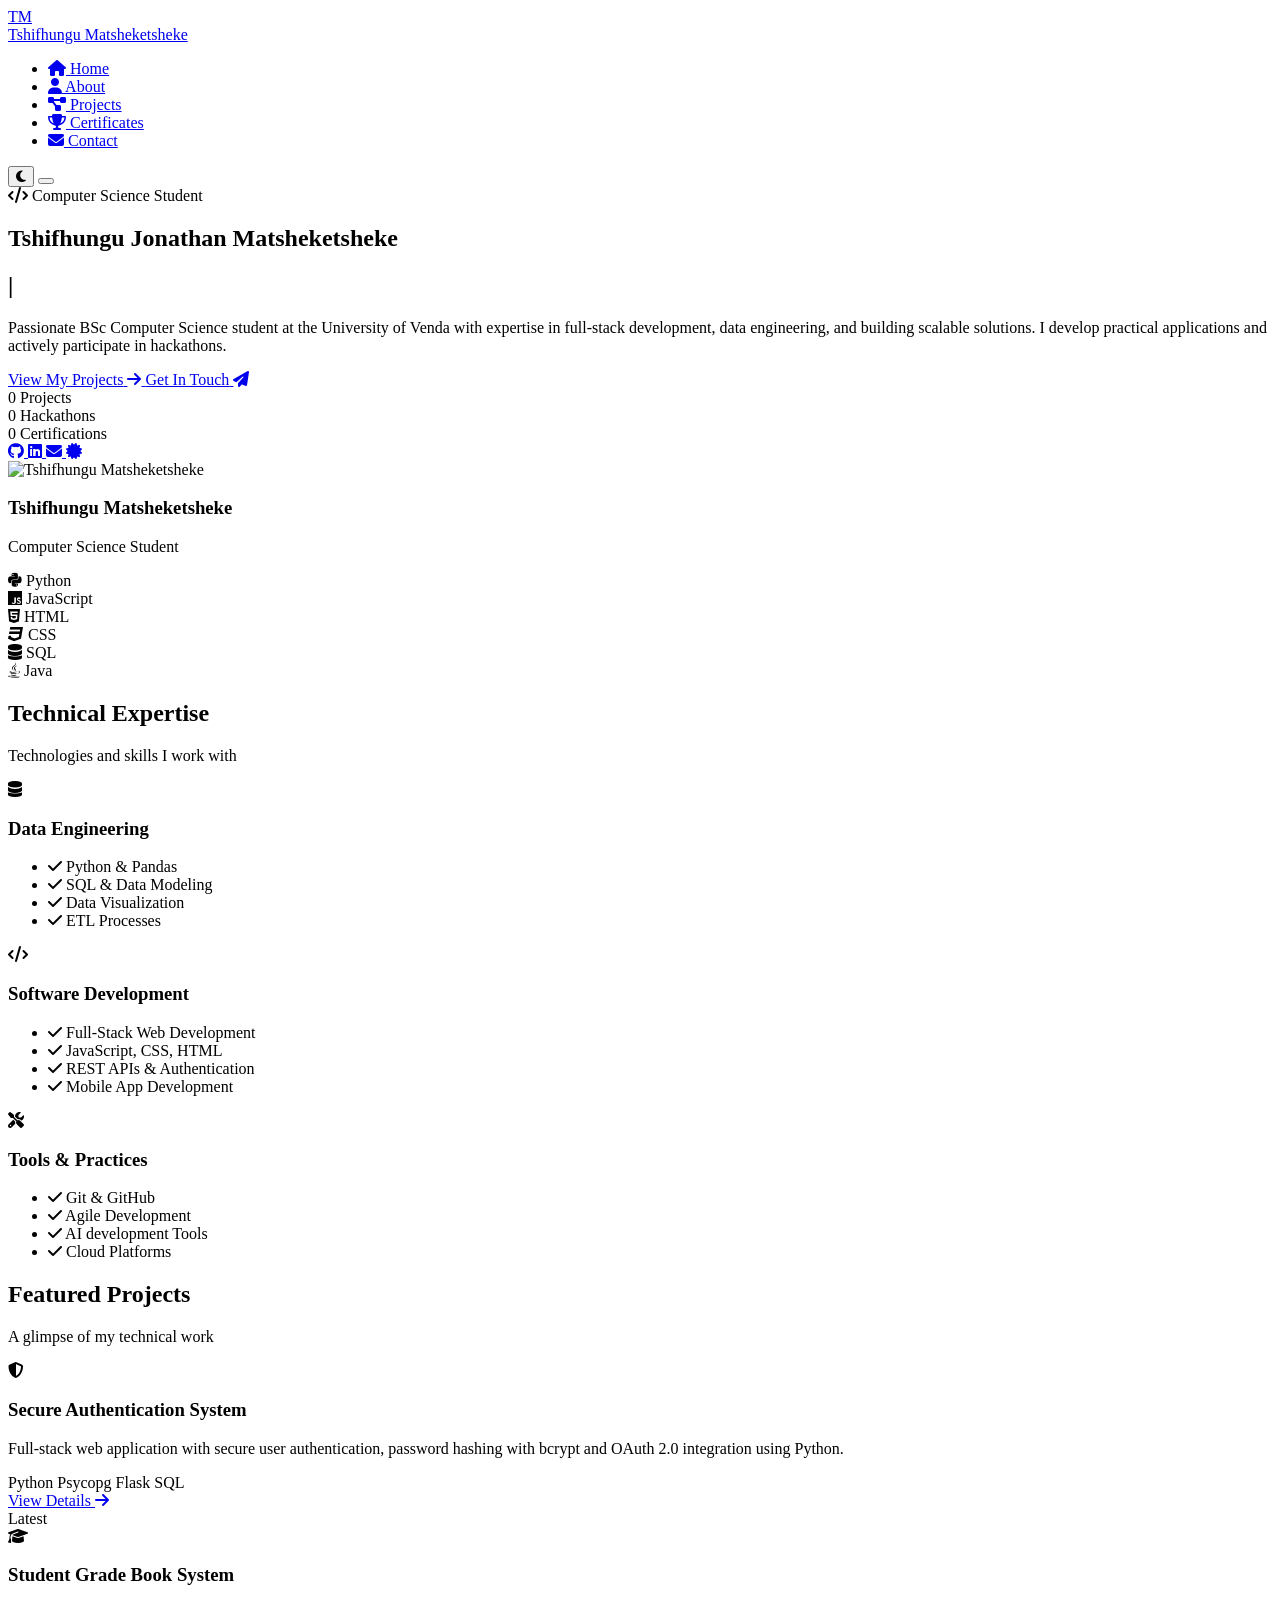
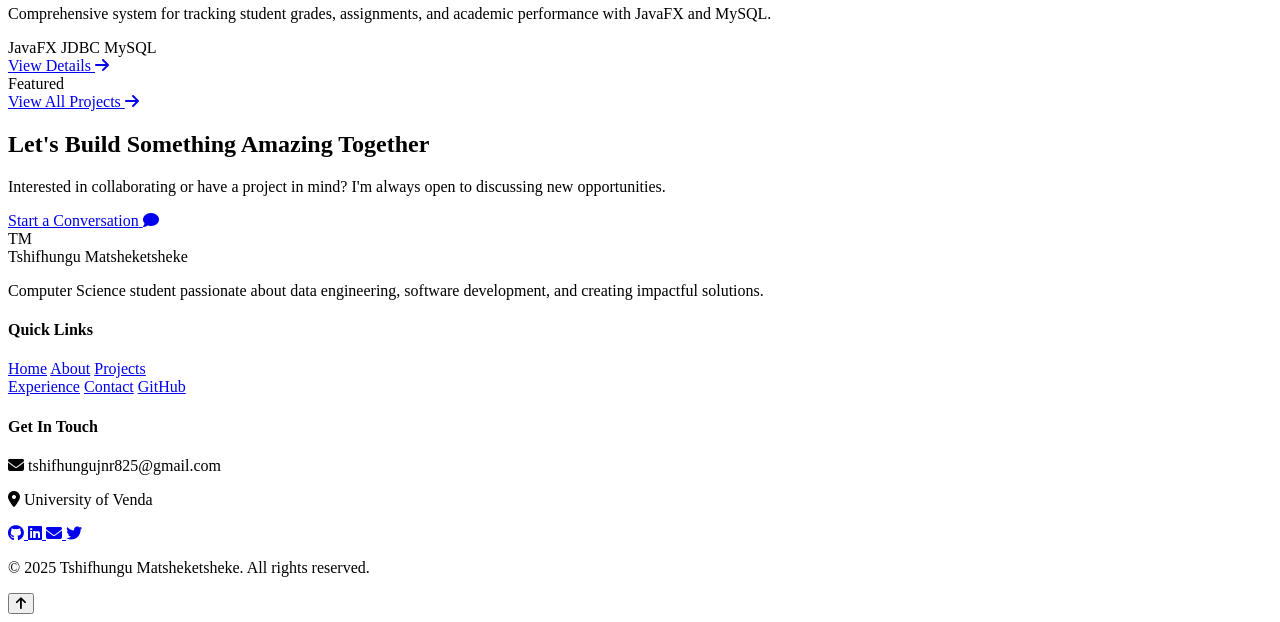
==== index.html @ 0cf4e699 "personal update project and certificate page" ====
<!DOCTYPE html>
<html lang="en">
<head>
  <meta charset="UTF-8" />
  <meta name="viewport" content="width=device-width, initial-scale=1.0" />
  <meta name="description" content="Tshifhungu Matsheketsheke - Computer Science Student at University of Venda, Data Engineer & Aspiring Software Engineer">
  <title>Tshifhungu Matsheketsheke | Computer Science Portfolio</title>
  <link rel="stylesheet" href="css/style.css">
  <link rel="preconnect" href="https://fonts.googleapis.com">
  <link rel="preconnect" href="https://fonts.gstatic.com" crossorigin>
  <link href="https://fonts.googleapis.com/css2?family=Inter:wght@300;400;500;600;700;800&family=Space+Grotesk:wght@300;400;500;600;700&display=swap" rel="stylesheet">
  <link rel="stylesheet" href="https://cdnjs.cloudflare.com/ajax/libs/font-awesome/6.4.0/css/all.min.css">
  <link rel="stylesheet" href="https://cdn.jsdelivr.net/npm/bootstrap-icons@1.11.0/font/bootstrap-icons.css">

  <!-- Google tag (gtag.js) -->
<script async src="https://www.googletagmanager.com/gtag/js?id=G-VTYVY48TLY"></script>
<script>
  window.dataLayer = window.dataLayer || [];
  function gtag(){dataLayer.push(arguments);}
  gtag('js', new Date());

  gtag('config', 'G-VTYVY48TLY');
</script>
</head>

<body>
  <!-- Navigation -->
  <!-- Navigation -->
<nav class="navbar">
  <div class="container nav-container">
    <a href="index.html" class="logo">
      <div class="logo-text">TM</div>
      <div class="logo-name full">Tshifhungu Matsheketsheke</div>
      
    </a>
    <ul class="nav-menu">
      <li><a href="index.html" class="nav-link"><i class="fas fa-home"></i> Home</a></li>
      <li><a href="about.html" class="nav-link"><i class="fas fa-user"></i> About</a></li>
      <li><a href="projects.html" class="nav-link"><i class="fas fa-project-diagram"></i> Projects</a></li>
      <li><a href="experience.html" class="nav-link"><i class="fas fa-trophy"></i> Certificates</a></li>
      <li><a href="contact.html" class="nav-link"><i class="fas fa-envelope"></i> Contact</a></li>
    </ul>
    <div class="nav-actions">
      <button class="theme-toggle" id="themeToggle">
        <i class="fas fa-moon"></i>
      </button>
      <button class="hamburger" id="hamburger">
        <span></span>
        <span></span>
        <span></span>
      </button>
    </div>
  </div>
</nav>

  <!-- Hero Section -->
  <section class="hero-section">
    <div class="container">
      <div class="hero-content">
        <div class="hero-text">
          <div class="hero-badge">
            <span><i class="fas fa-code"></i> Computer Science Student</span>
          </div>
          <h1 class="hero-title">Tshifhungu <span class="highlight">Jonathan</span> Matsheketsheke</h1>
          <h2 class="hero-tagline">
            <span class="typewriter-text" id="typewriter"></span>
            <span class="cursor">|</span>
          </h2>
          <p class="hero-description">
            Passionate BSc Computer Science student at the <span class="highlight">University of Venda</span> with expertise in full-stack development, data engineering, and building scalable solutions. I develop practical applications and actively participate in hackathons.
          </p>
          <div class="hero-buttons">
            <a href="projects.html" class="btn btn-primary">
              <span>View My Projects</span>
              <i class="fas fa-arrow-right"></i>
            </a>
            <a href="contact.html" class="btn btn-secondary">
              <span>Get In Touch</span>
              <i class="fas fa-paper-plane"></i>
            </a>
          </div>
          <div class="hero-stats">
            <div class="stat">
              <span class="stat-number" data-count="10">0</span>
              <span class="stat-label">Projects</span>
            </div>
            <div class="stat">
              <span class="stat-number" data-count="3">0</span>
              <span class="stat-label">Hackathons</span>
            </div>
            <div class="stat">
              <span class="stat-number" data-count="5">0</span>
              <span class="stat-label">Certifications</span>
            </div>
          </div>
          <div class="hero-links">
            <a href="https://github.com/TshifhunguCodes" target="_blank" class="social-link">
              <i class="fab fa-github"></i>
            </a>
            <a href="https://www.linkedin.com/in/tshifhungu-jonathan-matsheketsheke-859a32316/" target="_blank" class="social-link">
              <i class="fab fa-linkedin"></i>
            </a>
            <a href="mailto:tshifhungujnr825@gmai.com" class="social-link">
              <i class="fas fa-envelope"></i>
            </a>
            <a href="experience.html" class="social-link">
              <i class="fas fa-certificate"></i>
            </a>
          </div>
        </div>
        <div class="hero-image">
          <div class="profile-image-container">
            <div class="profile-image-wrapper">
              <div class="profile-image">
                <!-- Add your profile image here -->
                <img src="images/half.jpeg" alt="Tshifhungu Matsheketsheke">
                <div class="profile-placeholder">
                  <!--<i class="fas fa-user"></i> -->
                </div>
                <div class="profile-overlay">
                  <div class="profile-overlay-content">
                    <h3>Tshifhungu Matsheketsheke</h3>
                    <p>Computer Science Student</p>
                  </div>
                </div>
              </div>
              <div class="profile-decorations">
                <div class="decoration-circle circle-1"></div>
                <div class="decoration-circle circle-2"></div>
                <div class="decoration-circle circle-3"></div>
              </div>
            </div>
            <div class="profile-tech-stack">
              <div class="tech-item">
                <i class="fab fa-python"></i>
                <span>Python</span>
              </div>
              <div class="tech-item">
                <i class="fab fa-js"></i>
                <span>JavaScript</span>
              </div>
              <div class="tech-item">
                <i class="fab fa-html5" ></i>
                <span>HTML</span>
              </div>
              <div class="tech-item">
                <i class="fab fa-css3"></i>
                <span>CSS</span>
              </div>
              <div class="tech-item">
                <i class="fas fa-database"></i>
                <span>SQL</span>
              </div>
              <div class="tech-item">
                <i class="fab fa-java"></i>
                <span>Java</span>
              </div>
            </div>
          </div>
        </div>
      </div>
    </div>
  </section>

  <!-- Skills Preview Section -->
  <section class="section">
    <div class="container">
      <div class="section-header">
        <h2 class="section-title">Technical Expertise</h2>
        <p class="section-subtitle">Technologies and skills I work with</p>
      </div>
      
      <div class="skills-preview">
        <div class="skill-category">
          <div class="skill-icon">
            <i class="fas fa-database"></i>
          </div>
          <h3>Data Engineering</h3>
          <ul class="skill-list">
            <li><i class="fas fa-check"></i> Python & Pandas</li>
            <li><i class="fas fa-check"></i> SQL & Data Modeling</li>
            <li><i class="fas fa-check"></i> Data Visualization</li>
            <li><i class="fas fa-check"></i> ETL Processes</li>
          </ul>
        </div>
        
        <div class="skill-category">
          <div class="skill-icon">
            <i class="fas fa-code"></i>
          </div>
          <h3>Software Development</h3>
          <ul class="skill-list">
            <li><i class="fas fa-check"></i> Full-Stack Web Development</li>
            <li><i class="fas fa-check"></i> JavaScript, CSS, HTML</li>
            <li><i class="fas fa-check"></i> REST APIs & Authentication</li>
            <li><i class="fas fa-check"></i> Mobile App Development</li>
          </ul>
        </div>
        
        <div class="skill-category">
          <div class="skill-icon">
            <i class="fas fa-tools"></i>
          </div>
          <h3>Tools & Practices</h3>
          <ul class="skill-list">
            <li><i class="fas fa-check"></i> Git & GitHub</li>
            <li><i class="fas fa-check"></i> Agile Development</li>
            <li><i class="fas fa-check"></i> AI development Tools</li>
            <li><i class="fas fa-check"></i> Cloud Platforms</li>
          </ul>
        </div>
      </div>
    </div>
  </section>

  <!-- Featured Projects Preview -->
  <section class="section featured-projects">
    <div class="container">
      <div class="section-header">
        <h2 class="section-title">Featured Projects</h2>
        <p class="section-subtitle">A glimpse of my technical work</p>
      </div>
      
      <div class="projects-preview">
        <div class="project-card">
          <div class="project-image">
            <i class="fas fa-shield-alt"></i>
          </div>
          <div class="project-content">
            <h3 class="project-title">Secure Authentication System</h3>
            <p class="project-description">Full-stack web application with secure user authentication, password hashing with bcrypt and OAuth 2.0 integration using Python.</p>
            <div class="project-tech">
              <span>Python</span>
              <span>Psycopg</span>
              <span>Flask</span>
              <span>SQL</span>
            </div>
            <div class="project-links">
              <a href="projects.html" class="project-link">
                View Details <i class="fas fa-arrow-right"></i>
              </a>
            </div>
          </div>
          <div class="project-badge">
            <span>Latest</span>
          </div>
        </div>
        
        <div class="project-card">
          <div class="project-image">
            <i class="fas fa-graduation-cap"></i>
          </div>
          <div class="project-content">
            <h3 class="project-title">Student Grade Book System</h3>
            <p class="project-description">Comprehensive system for tracking student grades, assignments, and academic performance with JavaFX and MySQL.</p>
            <div class="project-tech">
              <span>JavaFX</span>
              <span>JDBC</span>
              <span>MySQL</span>
            </div>
            <div class="project-links">
              <a href="projects.html" class="project-link">
                View Details <i class="fas fa-arrow-right"></i>
              </a>
            </div>
          </div>
          <div class="project-badge">
            <span>Featured</span>
          </div>
        </div>
      </div>
      
      <div class="text-center">
        <a href="projects.html" class="btn btn-outline">
          View All Projects <i class="fas fa-arrow-right"></i>
        </a>
      </div>
    </div>
  </section>

  <!-- CTA Section -->
  <section class="section cta-section">
    <div class="container">
      <div class="cta-content">
        <h2>Let's Build Something Amazing Together</h2>
        <p>Interested in collaborating or have a project in mind? I'm always open to discussing new opportunities.</p>
        <a href="contact.html" class="btn btn-primary">
          <span>Start a Conversation</span>
          <i class="fas fa-comment"></i>
        </a>
      </div>
    </div>
  </section>

  <!-- Footer -->
  <footer class="footer">
    <div class="container footer-content">
      <div class="footer-main">
        <div class="footer-info">
          <div class="footer-logo">
            <div class="logo-text">TM</div>
            <div class="logo-name">Tshifhungu Matsheketsheke</div>
          </div>
          <p class="footer-description">
            Computer Science student passionate about data engineering, software development, and creating impactful solutions.
          </p>
        </div>
        
        <div class="footer-links">
          <h4>Quick Links</h4>
          <div class="link-columns">
            <div class="link-column">
              <a href="index.html" class="footer-link">Home</a>
              <a href="about.html" class="footer-link">About</a>
              <a href="projects.html" class="footer-link">Projects</a>
            </div>
            <div class="link-column">
              <a href="experience.html" class="footer-link">Experience</a>
              <a href="contact.html" class="footer-link">Contact</a>
              <a href="https://github.com" target="_blank" class="footer-link">GitHub</a>
            </div>
          </div>
        </div>
        
        <div class="footer-contact">
          <h4>Get In Touch</h4>
          <div class="contact-info">
            <p><i class="fas fa-envelope"></i> tshifhungujnr825@gmail.com</p>
            <p><i class="fas fa-map-marker-alt"></i> University of Venda</p>
          </div>
        </div>
      </div>
      
      <div class="footer-bottom">
        <div class="footer-social">
          <a href="https://github.com" target="_blank" class="social-icon">
            <i class="fab fa-github"></i>
          </a>
          <a href="https://linkedin.com" target="_blank" class="social-icon">
            <i class="fab fa-linkedin"></i>
          </a>
          <a href="mailto:tshifhungujnr825@gmai.com" class="social-icon">
            <i class="fas fa-envelope"></i>
          </a>
          <a href="#" class="social-icon">
            <i class="fab fa-twitter"></i>
          </a>
        </div>
        <p class="copyright">&copy; 2025 Tshifhungu Matsheketsheke. All rights reserved.</p>
      </div>
    </div>
  </footer>

  <!-- Back to Top Button -->
  <button class="back-to-top" id="backToTop">
    <i class="fas fa-arrow-up"></i>
  </button>

  <script src="js/script.js"></script>
</body>
</html>
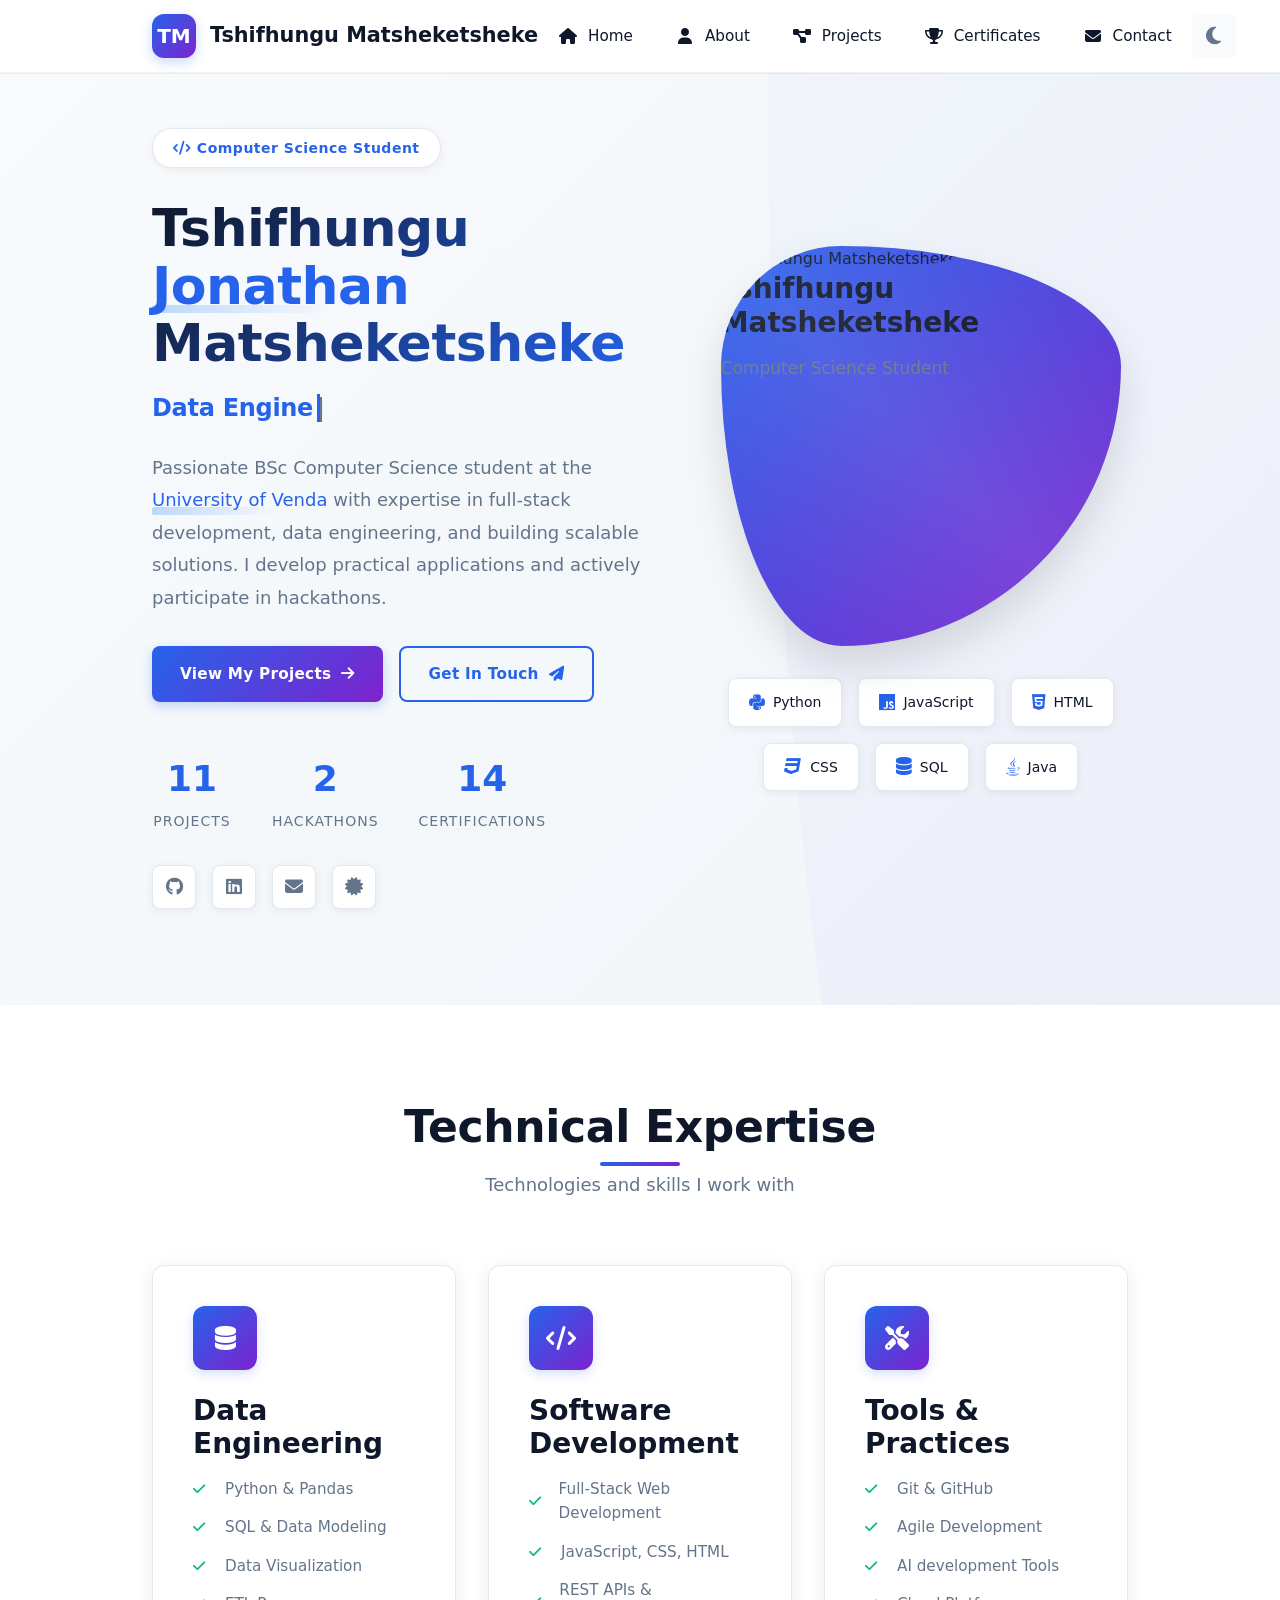
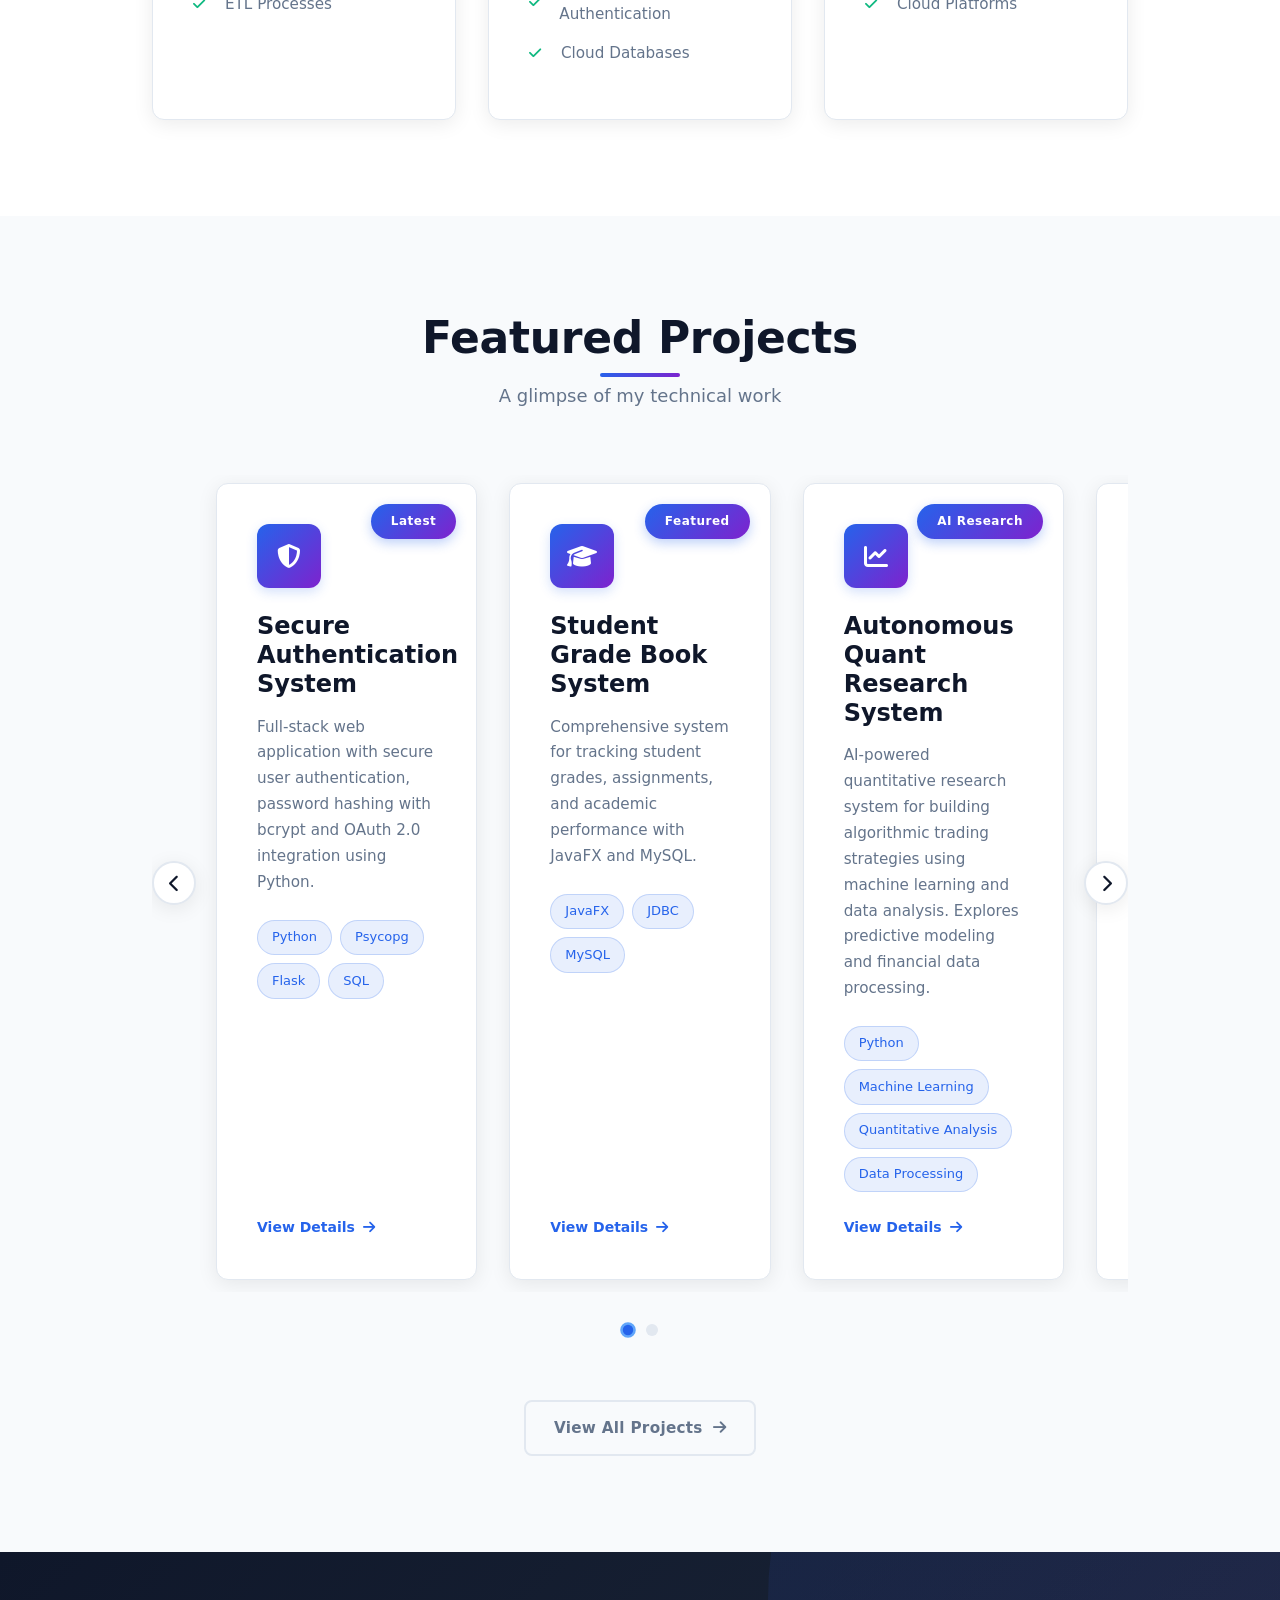
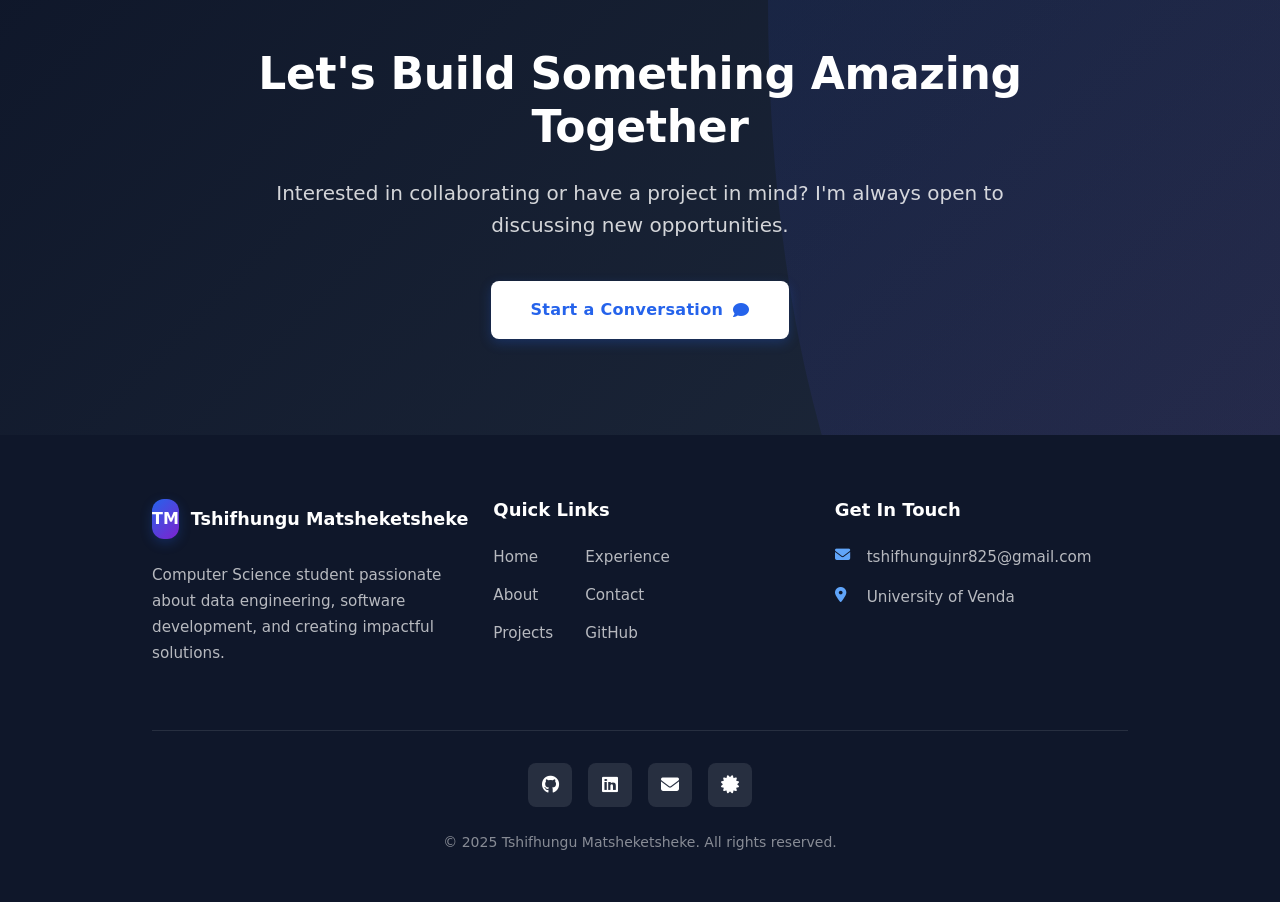
==== commit 1d0faa5f: "update added newer projects and cert and fixed structure error" ====
--- a/index.html
+++ b/index.html
@@ -81,7 +81,7 @@
           </div>
           <div class="hero-stats">
             <div class="stat">
-              <span class="stat-number" data-count="10">0</span>
+              <span class="stat-number" data-count="13">0</span>
               <span class="stat-label">Projects</span>
             </div>
             <div class="stat">
@@ -89,7 +89,7 @@
               <span class="stat-label">Hackathons</span>
             </div>
             <div class="stat">
-              <span class="stat-number" data-count="5">0</span>
+              <span class="stat-number" data-count="17">0</span>
               <span class="stat-label">Certifications</span>
             </div>
           </div>
@@ -193,7 +193,7 @@
             <li><i class="fas fa-check"></i> Full-Stack Web Development</li>
             <li><i class="fas fa-check"></i> JavaScript, CSS, HTML</li>
             <li><i class="fas fa-check"></i> REST APIs & Authentication</li>
-            <li><i class="fas fa-check"></i> Mobile App Development</li>
+            <li><i class="fas fa-check"></i> Cloud Databases</li>
           </ul>
         </div>
         
@@ -213,7 +213,7 @@
     </div>
   </section>
 
-  <!-- Featured Projects Preview -->
+  <!-- Featured Projects Carousel -->
   <section class="section featured-projects">
     <div class="container">
       <div class="section-header">
@@ -222,52 +222,101 @@
       </div>
       
       <div class="projects-preview">
-        <div class="project-card">
-          <div class="project-image">
-            <i class="fas fa-shield-alt"></i>
-          </div>
-          <div class="project-content">
-            <h3 class="project-title">Secure Authentication System</h3>
-            <p class="project-description">Full-stack web application with secure user authentication, password hashing with bcrypt and OAuth 2.0 integration using Python.</p>
-            <div class="project-tech">
-              <span>Python</span>
-              <span>Psycopg</span>
-              <span>Flask</span>
-              <span>SQL</span>
-            </div>
-            <div class="project-links">
-              <a href="projects.html" class="project-link">
-                View Details <i class="fas fa-arrow-right"></i>
-              </a>
-            </div>
-          </div>
-          <div class="project-badge">
-            <span>Latest</span>
-          </div>
+        <div class="carousel-container">
+          <button class="carousel-btn prev" id="prevBtn" aria-label="Previous">
+            <i class="fas fa-chevron-left"></i>
+          </button>
+          
+          <div class="carousel-track" id="carouselTrack">
+            <!-- 1. Secure Authentication System -->
+            <div class="carousel-card">
+              <div class="carousel-card-icon">
+                <i class="fas fa-shield-alt"></i>
+              </div>
+              <div class="carousel-card-content">
+                <h3>Secure Authentication System</h3>
+                <p>Full-stack web application with secure user authentication, password hashing with bcrypt and OAuth 2.0 integration using Python.</p>
+                <div class="carousel-card-tech">
+                  <span>Python</span>
+                  <span>Psycopg</span>
+                  <span>Flask</span>
+                  <span>SQL</span>
+                </div>
+                <div class="carousel-card-links">
+                  <a href="projects.html" class="carousel-card-link">View Details <i class="fas fa-arrow-right"></i></a>
+                </div>
+              </div>
+              <div class="carousel-card-badge">Latest</div>
+            </div>
+            
+            <!-- 2. Student Grade Book System -->
+            <div class="carousel-card">
+              <div class="carousel-card-icon">
+                <i class="fas fa-graduation-cap"></i>
+              </div>
+              <div class="carousel-card-content">
+                <h3>Student Grade Book System</h3>
+                <p>Comprehensive system for tracking student grades, assignments, and academic performance with JavaFX and MySQL.</p>
+                <div class="carousel-card-tech">
+                  <span>JavaFX</span>
+                  <span>JDBC</span>
+                  <span>MySQL</span>
+                </div>
+                <div class="carousel-card-links">
+                  <a href="projects.html" class="carousel-card-link">View Details <i class="fas fa-arrow-right"></i></a>
+                </div>
+              </div>
+              <div class="carousel-card-badge">Featured</div>
+            </div>
+            
+            <!-- 3. Autonomous Quant Research System -->
+            <div class="carousel-card">
+              <div class="carousel-card-icon">
+                <i class="fas fa-chart-line"></i>
+              </div>
+              <div class="carousel-card-content">
+                <h3>Autonomous Quant Research System</h3>
+                <p>AI-powered quantitative research system for building algorithmic trading strategies using machine learning and data analysis. Explores predictive modeling and financial data processing.</p>
+                <div class="carousel-card-tech">
+                  <span>Python</span>
+                  <span>Machine Learning</span>
+                  <span>Quantitative Analysis</span>
+                  <span>Data Processing</span>
+                </div>
+                <div class="carousel-card-links">
+                  <a href="projects.html" class="carousel-card-link">View Details <i class="fas fa-arrow-right"></i></a>
+                </div>
+              </div>
+              <div class="carousel-card-badge">AI Research</div>
+            </div>
+            
+            <!-- 4. Multi-Format Data Extraction Pipeline -->
+            <div class="carousel-card">
+              <div class="carousel-card-icon">
+                <i class="fas fa-file-export"></i>
+              </div>
+              <div class="carousel-card-content">
+                <h3>Multi-Format Data Extraction Pipeline</h3>
+                <p>ETL pipeline designed to extract data from multiple file formats (CSV, JSON, TXT), transform with business logic, and load into PostgreSQL with validation and error handling.</p>
+                <div class="carousel-card-tech">
+                  <span>Python</span>
+                  <span>Pandas</span>
+                  <span>PostgreSQL</span>
+                  <span>ETL</span>
+                </div>
+                <div class="carousel-card-links">
+                  <a href="projects.html" class="carousel-card-link">View Details <i class="fas fa-arrow-right"></i></a>
+                </div>
+              </div>
+            </div>
+          </div>
+          
+          <button class="carousel-btn next" id="nextBtn" aria-label="Next">
+            <i class="fas fa-chevron-right"></i>
+          </button>
         </div>
         
-        <div class="project-card">
-          <div class="project-image">
-            <i class="fas fa-graduation-cap"></i>
-          </div>
-          <div class="project-content">
-            <h3 class="project-title">Student Grade Book System</h3>
-            <p class="project-description">Comprehensive system for tracking student grades, assignments, and academic performance with JavaFX and MySQL.</p>
-            <div class="project-tech">
-              <span>JavaFX</span>
-              <span>JDBC</span>
-              <span>MySQL</span>
-            </div>
-            <div class="project-links">
-              <a href="projects.html" class="project-link">
-                View Details <i class="fas fa-arrow-right"></i>
-              </a>
-            </div>
-          </div>
-          <div class="project-badge">
-            <span>Featured</span>
-          </div>
-        </div>
+        <div class="carousel-dots" id="carouselDots"></div>
       </div>
       
       <div class="text-center">
@@ -317,7 +366,7 @@
             <div class="link-column">
               <a href="experience.html" class="footer-link">Experience</a>
               <a href="contact.html" class="footer-link">Contact</a>
-              <a href="https://github.com" target="_blank" class="footer-link">GitHub</a>
+          <a href="https://github.com/TshifhunguCodes" target="_blank" class="footer-link">GitHub</a>
             </div>
           </div>
         </div>
@@ -333,17 +382,17 @@
       
       <div class="footer-bottom">
         <div class="footer-social">
-          <a href="https://github.com" target="_blank" class="social-icon">
+          <a href="https://github.com/TshifhunguCodes" target="_blank" class="social-icon">
             <i class="fab fa-github"></i>
           </a>
-          <a href="https://linkedin.com" target="_blank" class="social-icon">
+          <a href="https://www.linkedin.com/in/tshifhungu-jonathan-matsheketsheke-859a32316/" target="_blank" class="social-icon">
             <i class="fab fa-linkedin"></i>
           </a>
-          <a href="mailto:tshifhungujnr825@gmai.com" class="social-icon">
+          <a href="mailto:tshifhungujnr825@gmail.com" class="social-icon">
             <i class="fas fa-envelope"></i>
           </a>
-          <a href="#" class="social-icon">
-            <i class="fab fa-twitter"></i>
+          <a href="experience.html" class="social-icon">
+            <i class="fas fa-certificate"></i>
           </a>
         </div>
         <p class="copyright">&copy; 2025 Tshifhungu Matsheketsheke. All rights reserved.</p>
--- a/css/style.css
+++ b/css/style.css
@@ -0,0 +1,3468 @@
+/* Reset & Base Styles */
+* {
+  margin: 0;
+  padding: 0;
+  box-sizing: border-box;
+}
+
+:root {
+  --primary-color: #2563eb;
+  --primary-dark: #1d4ed8;
+  --primary-light: #60a5fa;
+  --secondary-color: #7e22ce;
+  --accent-color: #06b6d4;
+  --dark-color: #0f172a;
+  --dark-secondary: #1e293b;
+  --light-color: #ffffff;
+  --light-secondary: #f8fafc;
+  --gray-color: #64748b;
+  --gray-light: #e2e8f0;
+  --success-color: #10b981;
+  --warning-color: #f59e0b;
+  --error-color: #ef4444;
+  
+  --border-radius: 12px;
+  --border-radius-lg: 20px;
+  --border-radius-sm: 8px;
+  --box-shadow: 0 4px 20px rgba(0, 0, 0, 0.08);
+  --box-shadow-lg: 0 20px 40px rgba(0, 0, 0, 0.12);
+  --box-shadow-sm: 0 2px 8px rgba(0, 0, 0, 0.06);
+  --transition: all 0.3s cubic-bezier(0.4, 0, 0.2, 1);
+  --gradient-primary: linear-gradient(135deg, var(--primary-color), var(--secondary-color));
+  --gradient-dark: linear-gradient(135deg, var(--dark-color), var(--dark-secondary));
+  --gradient-light: linear-gradient(135deg, var(--light-secondary), var(--light-color));
+}
+
+body {
+  font-family: 'Inter', 'Segoe UI', system-ui, -apple-system, sans-serif;
+  line-height: 1.6;
+  color: var(--dark-color);
+  background-color: var(--light-color);
+  overflow-x: hidden;
+  -webkit-font-smoothing: antialiased;
+  -moz-osx-font-smoothing: grayscale;
+}
+
+.container {
+  width: 100%;
+  max-width: 1280px;
+  margin: 0 auto;
+  padding: 0 24px;
+}
+
+/* Typography */
+h1, h2, h3, h4, h5, h6 {
+  font-weight: 700;
+  line-height: 1.2;
+  margin-bottom: 1rem;
+  color: var(--dark-color);
+}
+
+h1 {
+  font-size: 3.5rem;
+  font-weight: 800;
+  letter-spacing: -0.5px;
+}
+
+h2 {
+  font-size: 2.5rem;
+  font-weight: 700;
+  letter-spacing: -0.3px;
+}
+
+h3 {
+  font-size: 1.75rem;
+  font-weight: 600;
+}
+
+h4 {
+  font-size: 1.25rem;
+  font-weight: 600;
+}
+
+p {
+  margin-bottom: 1rem;
+  color: var(--gray-color);
+  font-size: 1.0625rem;
+}
+
+.highlight {
+  color: var(--primary-color);
+  position: relative;
+  display: inline-block;
+}
+
+.highlight::after {
+  content: '';
+  position: absolute;
+  bottom: 2px;
+  left: 0;
+  width: 100%;
+  height: 8px;
+  background: linear-gradient(120deg, var(--primary-light), transparent 70%);
+  opacity: 0.4;
+  z-index: -1;
+  border-radius: 2px;
+}
+
+.section-header {
+  text-align: center;
+  margin-bottom: 4rem;
+}
+
+.section-title {
+  font-size: 2.75rem;
+  margin-bottom: 1rem;
+  position: relative;
+  display: inline-block;
+  color: var(--dark-color);
+}
+
+.section-title::after {
+  content: '';
+  position: absolute;
+  bottom: -12px;
+  left: 50%;
+  transform: translateX(-50%);
+  width: 80px;
+  height: 4px;
+  background: var(--gradient-primary);
+  border-radius: 2px;
+}
+
+.section-subtitle {
+  color: var(--gray-color);
+  font-size: 1.125rem;
+  max-width: 600px;
+  margin: 0 auto;
+  line-height: 1.7;
+}
+
+/* Navigation - Professional Modern Design */
+.navbar {
+  background-color: rgba(255, 255, 255, 0.98);
+  backdrop-filter: blur(20px);
+  box-shadow: 0 1px 0 rgba(0, 0, 0, 0.05);
+  position: fixed;
+  top: 0;
+  left: 0;
+  right: 0;
+  z-index: 1000;
+  padding: 0;
+  transition: var(--transition);
+  border-bottom: 1px solid rgba(0, 0, 0, 0.05);
+}
+
+.navbar.scrolled {
+  box-shadow: var(--box-shadow);
+  padding: 0;
+}
+
+.nav-container {
+  display: flex;
+  justify-content: space-between;
+  align-items: center;
+  padding: 0 24px;
+  height: 72px;
+}
+
+.logo {
+  display: flex;
+  align-items: center;
+  gap: 14px;
+  text-decoration: none;
+  transition: var(--transition);
+}
+
+.logo:hover {
+  transform: translateY(-1px);
+}
+
+.logo-text {
+  background: var(--gradient-primary);
+  color: white;
+  width: 44px;
+  height: 44px;
+  border-radius: 12px;
+  display: flex;
+  align-items: center;
+  justify-content: center;
+  font-weight: 700;
+  font-size: 1.25rem;
+  box-shadow: 0 4px 12px rgba(37, 99, 235, 0.25);
+  transition: var(--transition);
+}
+
+.logo:hover .logo-text {
+  transform: rotate(-5deg) scale(1.05);
+}
+
+.logo-name {
+  font-weight: 700;
+  font-size: 1.3rem;
+  color: var(--dark-color);
+  white-space: nowrap;
+}
+
+.nav-menu {
+  display: flex;
+  list-style: none;
+  gap: 2px;
+  margin: 0;
+  padding: 0;
+}
+
+.nav-link {
+  text-decoration: none;
+  color: var(--dark-color);
+  font-weight: 500;
+  font-size: 0.95rem;
+  padding: 0.75rem 1.25rem;
+  border-radius: var(--border-radius-sm);
+  transition: var(--transition);
+  display: flex;
+  align-items: center;
+  gap: 10px;
+  position: relative;
+  white-space: nowrap;
+}
+
+.nav-link:hover {
+  color: var(--primary-color);
+  background-color: rgba(37, 99, 235, 0.05);
+}
+
+.nav-link.active {
+  color: var(--primary-color);
+  background-color: rgba(37, 99, 235, 0.1);
+  font-weight: 600;
+}
+
+.nav-link.active::before {
+  content: '';
+  position: absolute;
+  left: 0;
+  right: 0;
+  bottom: -1px;
+  height: 2px;
+  background: var(--gradient-primary);
+  border-radius: 2px;
+}
+
+.nav-link i {
+  font-size: 1rem;
+  width: 20px;
+  text-align: center;
+}
+
+.nav-actions {
+  display: flex;
+  align-items: center;
+  gap: 12px;
+}
+
+.theme-toggle {
+  background: none;
+  border: none;
+  font-size: 1.25rem;
+  cursor: pointer;
+  color: var(--gray-color);
+  width: 44px;
+  height: 44px;
+  border-radius: var(--border-radius-sm);
+  display: flex;
+  align-items: center;
+  justify-content: center;
+  transition: var(--transition);
+  background-color: var(--light-secondary);
+}
+
+.theme-toggle:hover {
+  color: var(--primary-color);
+  background-color: rgba(37, 99, 235, 0.1);
+  transform: rotate(15deg);
+}
+
+.hamburger {
+  display: none;
+  flex-direction: column;
+  justify-content: center;
+  align-items: center;
+  width: 44px;
+  height: 44px;
+  background: none;
+  border: none;
+  cursor: pointer;
+  padding: 10px;
+  border-radius: var(--border-radius-sm);
+  background-color: var(--light-secondary);
+  transition: var(--transition);
+}
+
+.hamburger:hover {
+  background-color: rgba(37, 99, 235, 0.1);
+}
+
+.hamburger span {
+  display: block;
+  width: 22px;
+  height: 2px;
+  background-color: var(--dark-color);
+  margin: 3px 0;
+  transition: var(--transition);
+  border-radius: 1px;
+}
+
+.hamburger.active span:nth-child(1) {
+  transform: rotate(45deg) translate(6px, 6px);
+}
+
+.hamburger.active span:nth-child(2) {
+  opacity: 0;
+}
+
+.hamburger.active span:nth-child(3) {
+  transform: rotate(-45deg) translate(6px, -6px);
+}
+
+/* Buttons */
+.btn {
+  display: inline-flex;
+  align-items: center;
+  justify-content: center;
+  gap: 10px;
+  padding: 0.875rem 1.75rem;
+  border-radius: var(--border-radius-sm);
+  font-weight: 600;
+  text-decoration: none;
+  transition: var(--transition);
+  border: none;
+  cursor: pointer;
+  font-size: 0.95rem;
+  position: relative;
+  overflow: hidden;
+  letter-spacing: 0.3px;
+}
+
+.btn::before {
+  content: '';
+  position: absolute;
+  top: 0;
+  left: -100%;
+  width: 100%;
+  height: 100%;
+  background: linear-gradient(90deg, transparent, rgba(255, 255, 255, 0.2), transparent);
+  transition: 0.5s;
+}
+
+.btn:hover::before {
+  left: 100%;
+}
+
+.btn-primary {
+  background: var(--gradient-primary);
+  color: white;
+  box-shadow: 0 4px 12px rgba(37, 99, 235, 0.25);
+}
+
+.btn-primary:hover {
+  transform: translateY(-2px);
+  box-shadow: 0 8px 20px rgba(37, 99, 235, 0.35);
+}
+
+.btn-secondary {
+  background: transparent;
+  color: var(--primary-color);
+  border: 2px solid var(--primary-color);
+}
+
+.btn-secondary:hover {
+  background-color: rgba(37, 99, 235, 0.05);
+  transform: translateY(-2px);
+  box-shadow: 0 4px 12px rgba(37, 99, 235, 0.15);
+}
+
+.btn-outline {
+  background: transparent;
+  color: var(--gray-color);
+  border: 2px solid var(--gray-light);
+}
+
+.btn-outline:hover {
+  border-color: var(--primary-color);
+  color: var(--primary-color);
+  transform: translateY(-2px);
+  box-shadow: 0 4px 12px rgba(0, 0, 0, 0.08);
+}
+
+/* Hero Section */
+.hero-section {
+  padding: 8rem 0 6rem;
+  background: linear-gradient(135deg, #f8fafc 0%, #f1f5f9 100%);
+  position: relative;
+  overflow: hidden;
+}
+
+.hero-section::before {
+  content: '';
+  position: absolute;
+  top: -50%;
+  right: -20%;
+  width: 60%;
+  height: 200%;
+  background: var(--gradient-primary);
+  opacity: 0.03;
+  border-radius: 30% 70% 70% 30% / 30% 30% 70% 70%;
+  animation: morph 20s infinite linear;
+}
+
+@keyframes morph {
+  0% { border-radius: 30% 70% 70% 30% / 30% 30% 70% 70%; }
+  25% { border-radius: 58% 42% 75% 25% / 76% 46% 54% 24%; }
+  50% { border-radius: 50% 50% 33% 67% / 55% 27% 73% 45%; }
+  75% { border-radius: 33% 67% 58% 42% / 63% 68% 32% 37%; }
+  100% { border-radius: 30% 70% 70% 30% / 30% 30% 70% 70%; }
+}
+
+.hero-content {
+  display: grid;
+  grid-template-columns: 1.2fr 1fr;
+  gap: 4rem;
+  align-items: center;
+  position: relative;
+  z-index: 1;
+}
+
+.hero-text {
+  max-width: 600px;
+}
+
+.hero-badge {
+  display: inline-block;
+  background: var(--light-color);
+  color: var(--primary-color);
+  padding: 0.5rem 1.25rem;
+  border-radius: 50px;
+  font-weight: 600;
+  font-size: 0.875rem;
+  margin-bottom: 2rem;
+  box-shadow: var(--box-shadow-sm);
+  border: 1px solid var(--gray-light);
+  letter-spacing: 0.5px;
+}
+
+.hero-title {
+  font-size: 3.25rem;
+  margin-bottom: 1rem;
+  line-height: 1.1;
+  background: linear-gradient(135deg, var(--dark-color) 0%, var(--primary-color) 100%);
+  -webkit-background-clip: text;
+  background-clip: text;
+  color: transparent;
+}
+
+.hero-tagline {
+  font-size: 1.5rem;
+  color: var(--gray-color);
+  margin-bottom: 1.5rem;
+  height: 2.5rem;
+  display: flex;
+  align-items: center;
+  font-weight: 500;
+}
+
+.typewriter-text {
+  display: inline-block;
+  color: var(--primary-color);
+  font-weight: 600;
+}
+
+.cursor {
+  display: inline-block;
+  width: 3px;
+  background: var(--primary-color);
+  margin-left: 4px;
+  animation: blink 1s infinite;
+}
+
+@keyframes blink {
+  0%, 100% { opacity: 1; }
+  50% { opacity: 0; }
+}
+
+.hero-description {
+  font-size: 1.125rem;
+  color: var(--gray-color);
+  margin-bottom: 2rem;
+  max-width: 540px;
+  line-height: 1.8;
+}
+
+.hero-buttons {
+  display: flex;
+  gap: 1rem;
+  margin-bottom: 3rem;
+  flex-wrap: wrap;
+}
+
+.hero-stats {
+  display: flex;
+  gap: 2.5rem;
+  margin-bottom: 2rem;
+  flex-wrap: wrap;
+}
+
+.stat {
+  text-align: center;
+  min-width: 80px;
+}
+
+.stat-number {
+  font-size: 2.25rem;
+  font-weight: 700;
+  color: var(--primary-color);
+  display: block;
+  font-feature-settings: "tnum";
+}
+
+.stat-label {
+  color: var(--gray-color);
+  font-size: 0.875rem;
+  text-transform: uppercase;
+  letter-spacing: 1px;
+  font-weight: 500;
+}
+
+.hero-links {
+  display: flex;
+  gap: 1rem;
+}
+
+.social-link {
+  display: flex;
+  align-items: center;
+  justify-content: center;
+  width: 44px;
+  height: 44px;
+  background: var(--light-color);
+  border-radius: var(--border-radius-sm);
+  color: var(--gray-color);
+  font-size: 1.125rem;
+  text-decoration: none;
+  transition: var(--transition);
+  box-shadow: var(--box-shadow-sm);
+  border: 1px solid var(--gray-light);
+}
+
+.social-link:hover {
+  transform: translateY(-2px);
+  color: var(--primary-color);
+  box-shadow: var(--box-shadow);
+  border-color: var(--primary-light);
+}
+
+.hero-image {
+  display: flex;
+  justify-content: center;
+  align-items: center;
+}
+
+.profile-image-container {
+  position: relative;
+  width: 100%;
+}
+
+.profile-image-wrapper {
+  position: relative;
+  width: 100%;
+  max-width: 400px;
+  margin: 0 auto;
+}
+
+.profile-image {
+  width: 100%;
+  aspect-ratio: 1;
+  border-radius: 30% 70% 70% 30% / 30% 30% 70% 70%;
+  background: linear-gradient(135deg, var(--primary-color), var(--secondary-color));
+  position: relative;
+  overflow: hidden;
+  box-shadow: var(--box-shadow-lg);
+  animation: morph 20s infinite linear;
+}
+
+.profile-image img {
+  width: 100%;
+  height: 100%;
+  object-fit: cover;
+  border-radius: inherit;
+}
+
+.profile-placeholder {
+  position: absolute;
+  top: 50%;
+  left: 50%;
+  transform: translate(-50%, -50%);
+  font-size: 4rem;
+  color: rgba(255, 255, 255, 0.9);
+  opacity: 0.8;
+}
+
+.profile-image::before {
+  content: '';
+  position: absolute;
+  top: 0;
+  left: 0;
+  right: 0;
+  bottom: 0;
+  background: linear-gradient(45deg, transparent, rgba(255, 255, 255, 0.1), transparent);
+  animation: shimmer 3s infinite;
+}
+
+@keyframes shimmer {
+  0% { transform: translateX(-100%); }
+  100% { transform: translateX(100%); }
+}
+
+.profile-tech-stack {
+  display: flex;
+  justify-content: center;
+  gap: 1rem;
+  margin-top: 2rem;
+  flex-wrap: wrap;
+}
+
+.tech-item {
+  display: flex;
+  align-items: center;
+  gap: 8px;
+  background: var(--light-color);
+  padding: 0.75rem 1.25rem;
+  border-radius: var(--border-radius-sm);
+  box-shadow: var(--box-shadow-sm);
+  border: 1px solid var(--gray-light);
+  transition: var(--transition);
+  font-size: 0.875rem;
+  font-weight: 500;
+}
+
+.tech-item:hover {
+  transform: translateY(-2px);
+  box-shadow: var(--box-shadow);
+  border-color: var(--primary-light);
+  color: var(--primary-color);
+}
+
+.tech-item i {
+  font-size: 1.125rem;
+  color: var(--primary-color);
+}
+
+/* Sections */
+.section {
+  padding: 6rem 0;
+}
+
+/* Skills Preview */
+.skills-preview {
+  display: grid;
+  grid-template-columns: repeat(auto-fit, minmax(300px, 1fr));
+  gap: 2rem;
+  margin-top: 3rem;
+}
+
+.skill-category {
+  background: var(--light-color);
+  padding: 2.5rem;
+  border-radius: var(--border-radius);
+  box-shadow: var(--box-shadow);
+  transition: var(--transition);
+  border: 1px solid var(--gray-light);
+}
+
+.skill-category:hover {
+  transform: translateY(-8px);
+  box-shadow: var(--box-shadow-lg);
+  border-color: var(--primary-light);
+}
+
+.skill-icon {
+  width: 64px;
+  height: 64px;
+  background: linear-gradient(135deg, var(--primary-color), var(--secondary-color));
+  color: white;
+  border-radius: var(--border-radius);
+  display: flex;
+  align-items: center;
+  justify-content: center;
+  font-size: 1.5rem;
+  margin-bottom: 1.5rem;
+  box-shadow: 0 4px 12px rgba(37, 99, 235, 0.2);
+}
+
+.skill-list {
+  list-style: none;
+}
+
+.skill-list li {
+  margin-bottom: 0.875rem;
+  display: flex;
+  align-items: center;
+  gap: 12px;
+  color: var(--gray-color);
+  font-size: 0.95rem;
+}
+
+.skill-list i {
+  color: var(--success-color);
+  font-size: 0.875rem;
+  width: 20px;
+}
+
+/* Featured Projects */
+.featured-projects {
+  background-color: var(--light-secondary);
+}
+
+.projects-preview {
+  display: grid;
+  grid-template-columns: repeat(auto-fit, minmax(350px, 1fr));
+  gap: 2.5rem;
+  margin-top: 3rem;
+}
+
+.project-card {
+  background: var(--light-color);
+  border-radius: var(--border-radius);
+  overflow: hidden;
+  box-shadow: var(--box-shadow);
+  transition: var(--transition);
+  position: relative;
+  border: 1px solid var(--gray-light);
+}
+
+.project-card:hover {
+  transform: translateY(-8px);
+  box-shadow: var(--box-shadow-lg);
+  border-color: var(--primary-light);
+}
+
+.project-image {
+  height: 200px;
+  background: linear-gradient(135deg, var(--primary-color), var(--secondary-color));
+  display: flex;
+  align-items: center;
+  justify-content: center;
+  color: white;
+  font-size: 3.5rem;
+  position: relative;
+  overflow: hidden;
+}
+
+.project-image::before {
+  content: '';
+  position: absolute;
+  top: 0;
+  left: 0;
+  right: 0;
+  bottom: 0;
+  background: linear-gradient(45deg, transparent, rgba(255, 255, 255, 0.1), transparent);
+  animation: shimmer 3s infinite;
+}
+
+.project-content {
+  padding: 2rem;
+}
+
+.project-title {
+  font-size: 1.5rem;
+  margin-bottom: 1rem;
+  color: var(--dark-color);
+}
+
+.project-description {
+  color: var(--gray-color);
+  margin-bottom: 1.5rem;
+  font-size: 0.95rem;
+  line-height: 1.7;
+}
+
+.project-tech {
+  display: flex;
+  flex-wrap: wrap;
+  gap: 0.5rem;
+  margin-bottom: 1.5rem;
+}
+
+.project-tech span {
+  background: rgba(37, 99, 235, 0.1);
+  color: var(--primary-color);
+  padding: 0.4rem 0.875rem;
+  border-radius: 50px;
+  font-size: 0.8125rem;
+  font-weight: 500;
+  border: 1px solid rgba(37, 99, 235, 0.2);
+}
+
+.project-links {
+  display: flex;
+  gap: 1rem;
+}
+
+.project-link {
+  text-decoration: none;
+  color: var(--primary-color);
+  font-weight: 600;
+  font-size: 0.875rem;
+  display: flex;
+  align-items: center;
+  gap: 8px;
+  transition: var(--transition);
+}
+
+.project-link:hover {
+  color: var(--secondary-color);
+  gap: 12px;
+}
+
+.project-badge {
+  position: absolute;
+  top: 20px;
+  right: 20px;
+  background: var(--gradient-primary);
+  color: white;
+  padding: 0.5rem 1.25rem;
+  border-radius: 50px;
+  font-weight: 600;
+  font-size: 0.75rem;
+  box-shadow: 0 4px 12px rgba(37, 99, 235, 0.3);
+  letter-spacing: 0.5px;
+}
+
+.text-center {
+  text-align: center;
+  margin-top: 4rem;
+}
+
+/* CTA Section */
+.cta-section {
+  background: linear-gradient(135deg, var(--dark-color), var(--dark-secondary));
+  color: white;
+  text-align: center;
+  position: relative;
+  overflow: hidden;
+}
+
+.cta-section::before {
+  content: '';
+  position: absolute;
+  top: -50%;
+  right: -20%;
+  width: 60%;
+  height: 200%;
+  background: var(--gradient-primary);
+  opacity: 0.1;
+  border-radius: 30% 70% 70% 30% / 30% 30% 70% 70%;
+  animation: morph 20s infinite linear reverse;
+}
+
+.cta-content {
+  max-width: 800px;
+  margin: 0 auto;
+  position: relative;
+  z-index: 1;
+}
+
+.cta-content h2 {
+  font-size: 2.75rem;
+  margin-bottom: 1.5rem;
+  color: white;
+}
+
+.cta-content p {
+  font-size: 1.25rem;
+  margin-bottom: 2.5rem;
+  color: rgba(255, 255, 255, 0.9);
+  opacity: 0.9;
+}
+
+.cta-section .btn-primary {
+  background: white;
+  color: var(--primary-color);
+  font-size: 1rem;
+  padding: 1rem 2.5rem;
+  font-weight: 600;
+}
+
+.cta-section .btn-primary:hover {
+  transform: translateY(-2px);
+  box-shadow: 0 8px 25px rgba(0, 0, 0, 0.2);
+}
+
+/* Footer */
+.footer {
+  background: var(--dark-color);
+  color: white;
+  padding: 4rem 0 2rem;
+}
+
+.footer-content {
+  display: flex;
+  flex-direction: column;
+}
+
+.footer-main {
+  display: grid;
+  grid-template-columns: repeat(auto-fit, minmax(250px, 1fr));
+  gap: 3rem;
+  margin-bottom: 3rem;
+}
+
+.footer-info {
+  max-width: 300px;
+}
+
+.footer-logo {
+  display: flex;
+  align-items: center;
+  gap: 12px;
+  margin-bottom: 1.5rem;
+}
+
+.footer-logo .logo-text {
+  width: 40px;
+  height: 40px;
+  font-size: 1rem;
+}
+
+.footer-logo .logo-name {
+  font-size: 1.1rem;
+  color: white;
+}
+
+.footer-description {
+  color: rgba(255, 255, 255, 0.7);
+  font-size: 0.95rem;
+  line-height: 1.7;
+}
+
+.footer-links h4,
+.footer-contact h4 {
+  color: white;
+  margin-bottom: 1.5rem;
+  font-size: 1.125rem;
+}
+
+.link-columns {
+  display: flex;
+  gap: 2rem;
+}
+
+.link-column {
+  display: flex;
+  flex-direction: column;
+  gap: 0.875rem;
+}
+
+.footer-link {
+  color: rgba(255, 255, 255, 0.7);
+  text-decoration: none;
+  transition: var(--transition);
+  font-size: 0.95rem;
+}
+
+.footer-link:hover {
+  color: white;
+  transform: translateX(5px);
+}
+
+.contact-info p {
+  color: rgba(255, 255, 255, 0.7);
+  margin-bottom: 1rem;
+  display: flex;
+  align-items: flex-start;
+  gap: 12px;
+  font-size: 0.95rem;
+}
+
+.contact-info i {
+  color: var(--primary-light);
+  width: 20px;
+  flex-shrink: 0;
+  margin-top: 2px;
+}
+
+.footer-bottom {
+  border-top: 1px solid rgba(255, 255, 255, 0.1);
+  padding-top: 2rem;
+  display: flex;
+  flex-direction: column;
+  align-items: center;
+  gap: 1.5rem;
+}
+
+.footer-social {
+  display: flex;
+  gap: 1rem;
+}
+
+.social-icon {
+  display: flex;
+  align-items: center;
+  justify-content: center;
+  width: 44px;
+  height: 44px;
+  background: rgba(255, 255, 255, 0.1);
+  border-radius: var(--border-radius-sm);
+  color: white;
+  text-decoration: none;
+  transition: var(--transition);
+  font-size: 1.125rem;
+}
+
+.social-icon:hover {
+  background: var(--primary-color);
+  transform: translateY(-2px);
+  box-shadow: 0 4px 12px rgba(37, 99, 235, 0.3);
+}
+
+.copyright {
+  color: rgba(255, 255, 255, 0.5);
+  font-size: 0.875rem;
+  text-align: center;
+}
+
+/* Back to Top Button */
+.back-to-top {
+  position: fixed;
+  bottom: 30px;
+  right: 30px;
+  width: 50px;
+  height: 50px;
+  background: var(--gradient-primary);
+  color: white;
+  border: none;
+  border-radius: var(--border-radius-sm);
+  cursor: pointer;
+  display: flex;
+  align-items: center;
+  justify-content: center;
+  font-size: 1.25rem;
+  opacity: 0;
+  visibility: hidden;
+  transition: var(--transition);
+  z-index: 100;
+  box-shadow: var(--box-shadow);
+}
+
+.back-to-top.visible {
+  opacity: 1;
+  visibility: visible;
+}
+
+.back-to-top:hover {
+  transform: translateY(-2px) scale(1.05);
+  box-shadow: var(--box-shadow-lg);
+}
+
+/* Responsive Design - Mobile First Approach */
+@media (max-width: 1280px) {
+  .container {
+    max-width: 1024px;
+  }
+  
+  h1 {
+    font-size: 3rem;
+  }
+  
+  h2 {
+    font-size: 2.25rem;
+  }
+}
+
+@media (max-width: 1024px) {
+  .container {
+    max-width: 768px;
+    padding: 0 20px;
+  }
+  
+  .hero-content {
+    gap: 3rem;
+  }
+  
+  .hero-title {
+    font-size: 2.75rem;
+  }
+  
+  .section-title {
+    font-size: 2.25rem;
+  }
+}
+
+/* Tablet Styles */
+@media (max-width: 768px) {
+  .container {
+    padding: 0 20px;
+  }
+  
+  /* Navigation */
+  .nav-menu {
+    position: fixed;
+    top: 72px;
+    right: -100%;
+    flex-direction: column;
+    background-color: white;
+    width: 280px;
+    height: calc(100vh - 72px);
+    padding: 2rem;
+    transition: var(--transition);
+    box-shadow: var(--box-shadow-lg);
+    gap: 0;
+    z-index: 999;
+    overflow-y: auto;
+  }
+  
+  .nav-menu.active {
+    right: 0;
+  }
+  
+  .nav-link {
+    padding: 1rem 0;
+    border-bottom: 1px solid var(--gray-light);
+    width: 100%;
+    border-radius: 0;
+    justify-content: flex-start;
+  }
+  
+  .nav-link:last-child {
+    border-bottom: none;
+  }
+  
+  .nav-link.active::before {
+    left: -2rem;
+    right: auto;
+    width: 4px;
+    height: 100%;
+    bottom: 0;
+  }
+  
+  .hamburger {
+    display: flex;
+  }
+  
+  /* Hero Section */
+  .hero-content {
+    grid-template-columns: 1fr;
+    text-align: center;
+    gap: 3rem;
+  }
+  
+  .hero-text {
+    max-width: 100%;
+  }
+  
+  .hero-buttons {
+    justify-content: center;
+  }
+  
+  .hero-description {
+    margin: 0 auto 2rem;
+  }
+  
+  .hero-stats {
+    justify-content: center;
+  }
+  
+  .hero-links {
+    justify-content: center;
+  }
+  
+  .profile-image-wrapper {
+    max-width: 320px;
+  }
+  
+  /* Skills & Projects */
+  .skills-preview,
+  .projects-preview {
+    grid-template-columns: 1fr;
+    gap: 1.5rem;
+  }
+  
+  .section {
+    padding: 4rem 0;
+  }
+  
+  .cta-content h2 {
+    font-size: 2.25rem;
+  }
+  
+  .footer-main {
+    grid-template-columns: 1fr;
+    gap: 2rem;
+  }
+  
+  .link-columns {
+    flex-direction: column;
+    gap: 1rem;
+  }
+}
+
+/* Mobile Styles */
+@media (max-width: 640px) {
+  .container {
+    padding: 0 16px;
+  }
+  
+  h1 {
+    font-size: 2.5rem;
+  }
+  
+  h2 {
+    font-size: 2rem;
+  }
+  
+  .section-title {
+    font-size: 2rem;
+  }
+  
+  .hero-section {
+    padding: 7rem 0 4rem;
+  }
+  
+  .hero-title {
+    font-size: 2.5rem;
+  }
+  
+  .hero-tagline {
+    font-size: 1.25rem;
+  }
+  
+  .hero-buttons {
+    flex-direction: column;
+    align-items: stretch;
+  }
+  
+  .btn {
+    width: 100%;
+    justify-content: center;
+  }
+  
+  .hero-stats {
+    gap: 1.5rem;
+    justify-content: space-around;
+  }
+  
+  .stat {
+    min-width: 70px;
+  }
+  
+  .stat-number {
+    font-size: 1.75rem;
+  }
+  
+  .profile-image-wrapper {
+    max-width: 280px;
+  }
+  
+  .project-card,
+  .skill-category {
+    padding: 1.5rem;
+  }
+  
+  .cta-content h2 {
+    font-size: 1.75rem;
+  }
+  
+  .cta-content p {
+    font-size: 1rem;
+  }
+  
+  .back-to-top {
+    bottom: 20px;
+    right: 20px;
+    width: 44px;
+    height: 44px;
+    font-size: 1rem;
+  }
+}
+
+/* Small Mobile Styles */
+@media (max-width: 375px) {
+  .hero-title {
+    font-size: 2.25rem;
+  }
+  
+  .hero-tagline {
+    font-size: 1.125rem;
+  }
+  
+  .hero-badge {
+    font-size: 0.75rem;
+    padding: 0.4rem 1rem;
+  }
+  
+  .profile-image-wrapper {
+    max-width: 250px;
+  }
+  
+  .profile-placeholder {
+    font-size: 3rem;
+  }
+  
+  .tech-item {
+    padding: 0.5rem 1rem;
+    font-size: 0.75rem;
+  }
+  
+  .project-tech span {
+    font-size: 0.75rem;
+    padding: 0.3rem 0.75rem;
+  }
+}
+
+/* Dark Theme Support */
+@media (prefers-color-scheme: dark) {
+  :root {
+    --light-color: #0f172a;
+    --light-secondary: #1e293b;
+    --dark-color: #f8fafc;
+    --gray-color: #94a3b8;
+    --gray-light: #334155;
+  }
+  
+  body:not(.light-theme) {
+    background-color: var(--light-color);
+    color: var(--dark-color);
+  }
+}
+
+/* Print Styles */
+@media print {
+  .navbar,
+  .hero-links,
+  .footer,
+  .back-to-top,
+  .hamburger,
+  .theme-toggle {
+    display: none !important;
+  }
+  
+  .hero-section,
+  .section {
+    padding: 2rem 0 !important;
+  }
+  
+  .hero-content {
+    grid-template-columns: 1fr !important;
+  }
+  
+  .profile-image {
+    display: none !important;
+  }
+}
+
+
+
+/*about me style starts here  */
+
+/* Add these styles to your existing style.css */
+
+/* About Page Specific Styles */
+.about-hero {
+  display: grid;
+  grid-template-columns: 1fr 1fr;
+  gap: 4rem;
+  align-items: center;
+  padding: 3rem 0;
+}
+
+.about-hero-content {
+  max-width: 600px;
+}
+
+.about-hero-image {
+  display: flex;
+  justify-content: center;
+}
+
+.about-hero .profile-image {
+  width: 300px;
+  height: 300px;
+  border-radius: 20px;
+  background: linear-gradient(135deg, var(--primary-color), var(--secondary-color));
+  display: flex;
+  align-items: center;
+  justify-content: center;
+  color: white;
+  box-shadow: var(--box-shadow-lg);
+}
+
+.about-hero .profile-placeholder {
+  font-size: 6rem;
+  color: rgba(255, 255, 255, 0.9);
+}
+
+.about-content-grid {
+  display: grid;
+  grid-template-columns: 2fr 1fr;
+  gap: 3rem;
+  margin-top: 2rem;
+}
+
+.about-main {
+  max-width: 800px;
+}
+
+.about-story {
+  margin-top: 2rem;
+}
+
+.about-story h3 {
+  margin-top: 2rem;
+  margin-bottom: 1rem;
+  color: var(--dark-color);
+}
+
+.about-story p {
+  margin-bottom: 1.5rem;
+  line-height: 1.8;
+}
+
+.personal-info-card {
+  background: var(--light-color);
+  border-radius: var(--border-radius);
+  padding: 2rem;
+  margin: 2rem 0;
+  box-shadow: var(--box-shadow);
+  border: 1px solid var(--gray-light);
+}
+
+.personal-info-card h3 {
+  margin-top: 0;
+  margin-bottom: 1.5rem;
+}
+
+.info-grid {
+  display: grid;
+  grid-template-columns: repeat(auto-fit, minmax(250px, 1fr));
+  gap: 1.5rem;
+}
+
+.info-item {
+  display: flex;
+  flex-direction: column;
+  gap: 0.5rem;
+}
+
+.info-label {
+  font-weight: 600;
+  color: var(--dark-color);
+  font-size: 0.9rem;
+  text-transform: uppercase;
+  letter-spacing: 0.5px;
+}
+
+.info-value {
+  color: var(--gray-color);
+  font-size: 1rem;
+  line-height: 1.5;
+}
+
+/* About Sidebar */
+.about-sidebar {
+  display: flex;
+  flex-direction: column;
+  gap: 2rem;
+}
+
+.skills-card,
+.education-card {
+  background: var(--light-color);
+  border-radius: var(--border-radius);
+  padding: 2rem;
+  box-shadow: var(--box-shadow);
+  border: 1px solid var(--gray-light);
+}
+
+.skills-card h3,
+.education-card h3 {
+  margin-top: 0;
+  margin-bottom: 1.5rem;
+  display: flex;
+  align-items: center;
+  gap: 10px;
+}
+
+.skill-categories {
+  display: flex;
+  flex-direction: column;
+  gap: 1.5rem;
+}
+
+.skill-category h4 {
+  margin-bottom: 0.75rem;
+  display: flex;
+  align-items: center;
+  gap: 8px;
+  color: var(--dark-color);
+}
+
+.skill-items {
+  display: flex;
+  flex-wrap: wrap;
+  gap: 0.5rem;
+}
+
+.skill-item {
+  background: rgba(37, 99, 235, 0.1);
+  color: var(--primary-color);
+  padding: 0.4rem 0.875rem;
+  border-radius: 50px;
+  font-size: 0.8125rem;
+  font-weight: 500;
+  border: 1px solid rgba(37, 99, 235, 0.2);
+}
+
+.education-item {
+  margin-bottom: 1.5rem;
+}
+
+.education-item:last-child {
+  margin-bottom: 0;
+}
+
+.education-item h4 {
+  color: var(--dark-color);
+  margin-bottom: 0.25rem;
+}
+
+.education-degree {
+  color: var(--primary-color);
+  font-weight: 600;
+  margin-bottom: 0.5rem;
+  font-size: 0.95rem;
+}
+
+.education-period {
+  color: var(--gray-color);
+  font-size: 0.875rem;
+  margin-bottom: 0.75rem;
+}
+
+.education-desc {
+  color: var(--gray-color);
+  font-size: 0.9rem;
+  line-height: 1.6;
+  margin-bottom: 0;
+}
+
+/* Timeline Styles */
+.timeline {
+  position: relative;
+  max-width: 800px;
+  margin: 3rem auto 0;
+  padding-left: 2rem;
+}
+
+.timeline::before {
+  content: '';
+  position: absolute;
+  left: 0;
+  top: 0;
+  bottom: 0;
+  width: 2px;
+  background: linear-gradient(to bottom, var(--primary-color), var(--secondary-color));
+  border-radius: 1px;
+}
+
+.timeline-item {
+  position: relative;
+  margin-bottom: 3rem;
+  padding-left: 2rem;
+}
+
+.timeline-item:last-child {
+  margin-bottom: 0;
+}
+
+.timeline-item::before {
+  content: '';
+  position: absolute;
+  left: -8px;
+  top: 0;
+  width: 16px;
+  height: 16px;
+  background: var(--light-color);
+  border: 3px solid var(--primary-color);
+  border-radius: 50%;
+  z-index: 2;
+}
+
+.timeline-date {
+  position: absolute;
+  left: -100px;
+  top: 0;
+  width: 80px;
+  text-align: right;
+  font-weight: 600;
+  color: var(--primary-color);
+  font-size: 0.95rem;
+  line-height: 1.4;
+}
+
+.timeline-content {
+  background: var(--light-color);
+  padding: 2rem;
+  border-radius: var(--border-radius);
+  box-shadow: var(--box-shadow);
+  border: 1px solid var(--gray-light);
+  transition: var(--transition);
+}
+
+.timeline-content:hover {
+  transform: translateY(-4px);
+  box-shadow: var(--box-shadow-lg);
+}
+
+.timeline-content h3 {
+  margin-top: 0;
+  margin-bottom: 0.5rem;
+  color: var(--dark-color);
+}
+
+.timeline-subtitle {
+  color: var(--primary-color);
+  font-weight: 600;
+  margin-bottom: 1rem;
+  font-size: 1rem;
+}
+
+.timeline-tech {
+  display: flex;
+  flex-wrap: wrap;
+  gap: 0.5rem;
+  margin-top: 1rem;
+}
+
+.timeline-tech span {
+  background: rgba(37, 99, 235, 0.1);
+  color: var(--primary-color);
+  padding: 0.4rem 0.875rem;
+  border-radius: 50px;
+  font-size: 0.8125rem;
+  font-weight: 500;
+  border: 1px solid rgba(37, 99, 235, 0.2);
+}
+
+/* CTA Buttons */
+.cta-buttons {
+  display: flex;
+  gap: 1rem;
+  justify-content: center;
+  margin-top: 2rem;
+}
+
+/* Responsive Styles for About Page */
+@media (max-width: 1024px) {
+  .about-content-grid {
+    grid-template-columns: 1fr;
+    gap: 2rem;
+  }
+  
+  .about-hero {
+    grid-template-columns: 1fr;
+    gap: 2rem;
+    text-align: center;
+  }
+  
+  .about-hero-content {
+    max-width: 100%;
+  }
+}
+
+@media (max-width: 768px) {
+  .about-hero .profile-image {
+    width: 250px;
+    height: 250px;
+  }
+  
+  .info-grid {
+    grid-template-columns: 1fr;
+  }
+  
+  .timeline {
+    padding-left: 1rem;
+  }
+  
+  .timeline-date {
+    position: relative;
+    left: 0;
+    width: auto;
+    text-align: left;
+    margin-bottom: 0.5rem;
+    font-size: 0.875rem;
+  }
+  
+  .timeline-item {
+    padding-left: 1.5rem;
+    margin-bottom: 2rem;
+  }
+  
+  .cta-buttons {
+    flex-direction: column;
+    align-items: stretch;
+  }
+}
+
+@media (max-width: 480px) {
+  .about-hero .profile-image {
+    width: 200px;
+    height: 200px;
+  }
+  
+  .about-hero .profile-placeholder {
+    font-size: 4rem;
+  }
+  
+  .personal-info-card,
+  .skills-card,
+  .education-card,
+  .timeline-content {
+    padding: 1.5rem;
+  }
+}
+
+/*about me style ends here  */
+
+
+/* experience styles starts here */
+/* Experience Page Specific Styles */
+.experience-hero {
+  display: grid;
+  grid-template-columns: 1fr 1fr;
+  gap: 4rem;
+  align-items: center;
+  padding: 3rem 0;
+}
+
+.experience-hero-content {
+  max-width: 600px;
+}
+
+.experience-hero-image {
+  display: flex;
+  justify-content: center;
+}
+
+.awards-placeholder {
+  width: 300px;
+  height: 300px;
+  background: linear-gradient(135deg, var(--primary-color), var(--secondary-color));
+  border-radius: var(--border-radius-lg);
+  display: flex;
+  flex-direction: column;
+  align-items: center;
+  justify-content: center;
+  gap: 2rem;
+  color: white;
+  box-shadow: var(--box-shadow-lg);
+}
+
+.awards-placeholder i {
+  font-size: 4rem;
+  opacity: 0.9;
+  animation: float 3s ease-in-out infinite;
+}
+
+.awards-placeholder i:nth-child(2) {
+  animation-delay: 1s;
+}
+
+.awards-placeholder i:nth-child(3) {
+  animation-delay: 2s;
+}
+
+/* Hackathons Grid */
+.hackathons-grid {
+  display: grid;
+  grid-template-columns: repeat(auto-fit, minmax(300px, 1fr));
+  gap: 2rem;
+  margin-top: 3rem;
+}
+
+.hackathon-card {
+  background: var(--light-color);
+  border-radius: var(--border-radius);
+  padding: 2rem;
+  box-shadow: var(--box-shadow);
+  border: 1px solid var(--gray-light);
+  transition: var(--transition);
+  position: relative;
+  overflow: hidden;
+}
+
+.hackathon-card:hover {
+  transform: translateY(-5px);
+  box-shadow: var(--box-shadow-lg);
+}
+
+.hackathon-card::before {
+  content: '';
+  position: absolute;
+  top: 0;
+  left: 0;
+  width: 4px;
+  height: 100%;
+  background: linear-gradient(to bottom, var(--primary-color), var(--secondary-color));
+}
+
+.hackathon-header {
+  display: flex;
+  justify-content: space-between;
+  align-items: center;
+  margin-bottom: 1rem;
+}
+
+.hackathon-badge {
+  padding: 0.4rem 1rem;
+  border-radius: 50px;
+  font-weight: 600;
+  font-size: 0.75rem;
+  letter-spacing: 0.5px;
+  text-transform: uppercase;
+}
+
+.hackathon-badge.first-place {
+  background: linear-gradient(135deg, #FFD700, #FFA500);
+  color: #000;
+}
+
+.hackathon-badge.second-place {
+  background: linear-gradient(135deg, #C0C0C0, #A0A0A0);
+  color: #000;
+}
+
+.hackathon-badge.finalist {
+  background: linear-gradient(135deg, #CD7F32, #A0522D);
+  color: white;
+}
+
+.hackathon-badge.participant {
+  background: linear-gradient(135deg, var(--primary-color), var(--secondary-color));
+  color: white;
+}
+
+.hackathon-year {
+  color: var(--gray-color);
+  font-weight: 600;
+  font-size: 0.9rem;
+}
+
+.hackathon-card h3 {
+  margin-bottom: 1rem;
+  color: var(--dark-color);
+}
+
+.hackathon-description {
+  color: var(--gray-color);
+  margin-bottom: 1.5rem;
+  line-height: 1.7;
+  font-size: 0.95rem;
+}
+
+.hackathon-tech {
+  display: flex;
+  flex-wrap: wrap;
+  gap: 0.5rem;
+  margin-bottom: 1.5rem;
+}
+
+.hackathon-tech span {
+  background: rgba(37, 99, 235, 0.1);
+  color: var(--primary-color);
+  padding: 0.4rem 0.875rem;
+  border-radius: 50px;
+  font-size: 0.8125rem;
+  font-weight: 500;
+  border: 1px solid rgba(37, 99, 235, 0.2);
+}
+
+.hackathon-achievements {
+  display: flex;
+  gap: 1rem;
+  flex-wrap: wrap;
+}
+
+.achievement {
+  display: flex;
+  align-items: center;
+  gap: 6px;
+  background: rgba(16, 185, 129, 0.1);
+  color: var(--success-color);
+  padding: 0.4rem 0.875rem;
+  border-radius: 50px;
+  font-size: 0.8125rem;
+  font-weight: 500;
+  border: 1px solid rgba(16, 185, 129, 0.2);
+}
+
+.achievement i {
+  font-size: 0.75rem;
+}
+
+/* Certifications Grid */
+.certifications-grid {
+  display: grid;
+  grid-template-columns: repeat(auto-fit, minmax(300px, 1fr));
+  gap: 2rem;
+  margin-top: 3rem;
+}
+
+.certification-card {
+  background: var(--light-color);
+  border-radius: var(--border-radius);
+  padding: 2rem;
+  box-shadow: var(--box-shadow);
+  border: 1px solid var(--gray-light);
+  transition: var(--transition);
+}
+
+.certification-card:hover {
+  transform: translateY(-5px);
+  box-shadow: var(--box-shadow-lg);
+}
+
+.certification-header {
+  display: flex;
+  align-items: center;
+  gap: 1rem;
+  margin-bottom: 1.5rem;
+}
+
+.certification-icon {
+  width: 50px;
+  height: 50px;
+  background: linear-gradient(135deg, var(--primary-color), var(--secondary-color));
+  border-radius: var(--border-radius-sm);
+  display: flex;
+  align-items: center;
+  justify-content: center;
+  color: white;
+  font-size: 1.5rem;
+}
+
+.certification-info {
+  flex: 1;
+  display: flex;
+  justify-content: space-between;
+  align-items: center;
+}
+
+.certification-issuer {
+  font-weight: 600;
+  color: var(--dark-color);
+  font-size: 0.95rem;
+}
+
+.certification-date {
+  color: var(--gray-color);
+  font-size: 0.875rem;
+}
+
+.certification-card h3 {
+  margin-bottom: 1rem;
+  color: var(--dark-color);
+  font-size: 1.25rem;
+}
+
+.certification-description {
+  color: var(--gray-color);
+  margin-bottom: 1.5rem;
+  line-height: 1.7;
+  font-size: 0.95rem;
+}
+
+.certification-link {
+  display: inline-flex;
+  align-items: center;
+  gap: 8px;
+  color: var(--primary-color);
+  text-decoration: none;
+  font-weight: 600;
+  font-size: 0.9rem;
+  transition: var(--transition);
+}
+
+.certification-link:hover {
+  color: var(--secondary-color);
+  gap: 12px;
+}
+
+/* Learning Grid */
+.learning-grid {
+  display: grid;
+  grid-template-columns: repeat(auto-fit, minmax(300px, 1fr));
+  gap: 2rem;
+  margin-top: 3rem;
+}
+
+.learning-card {
+  background: var(--light-color);
+  border-radius: var(--border-radius);
+  padding: 2rem;
+  box-shadow: var(--box-shadow);
+  border: 1px solid var(--gray-light);
+  transition: var(--transition);
+  text-align: center;
+}
+
+.learning-card:hover {
+  transform: translateY(-5px);
+  box-shadow: var(--box-shadow-lg);
+}
+
+.learning-icon {
+  width: 70px;
+  height: 70px;
+  background: linear-gradient(135deg, var(--primary-color), var(--secondary-color));
+  border-radius: 50%;
+  display: flex;
+  align-items: center;
+  justify-content: center;
+  color: white;
+  font-size: 1.75rem;
+  margin: 0 auto 1.5rem;
+}
+
+.learning-card h3 {
+  margin-bottom: 1rem;
+  color: var(--dark-color);
+}
+
+.learning-card p {
+  color: var(--gray-color);
+  margin-bottom: 1.5rem;
+  line-height: 1.7;
+  font-size: 0.95rem;
+}
+
+.learning-projects,
+.learning-platforms,
+.learning-benefits {
+  display: flex;
+  flex-wrap: wrap;
+  justify-content: center;
+  gap: 0.5rem;
+}
+
+.learning-projects span,
+.learning-platforms span,
+.learning-benefits span {
+  background: rgba(37, 99, 235, 0.1);
+  color: var(--primary-color);
+  padding: 0.4rem 0.875rem;
+  border-radius: 50px;
+  font-size: 0.8125rem;
+  font-weight: 500;
+  border: 1px solid rgba(37, 99, 235, 0.2);
+}
+
+.learning-cta {
+  background: var(--light-color);
+  border-radius: var(--border-radius);
+  padding: 2.5rem;
+  margin-top: 3rem;
+  text-align: center;
+  box-shadow: var(--box-shadow);
+  border: 1px solid var(--gray-light);
+}
+
+.learning-cta p {
+  max-width: 600px;
+  margin: 0 auto 2rem;
+  font-size: 1.1rem;
+  line-height: 1.8;
+}
+
+.current-learning {
+  max-width: 600px;
+  margin: 0 auto;
+}
+
+.current-learning h4 {
+  margin-bottom: 1rem;
+  color: var(--dark-color);
+}
+
+.current-tech {
+  display: flex;
+  flex-wrap: wrap;
+  justify-content: center;
+  gap: 0.75rem;
+}
+
+.current-tech span {
+  background: linear-gradient(135deg, var(--primary-color), var(--secondary-color));
+  color: white;
+  padding: 0.5rem 1.25rem;
+  border-radius: 50px;
+  font-size: 0.875rem;
+  font-weight: 500;
+  box-shadow: 0 4px 12px rgba(37, 99, 235, 0.2);
+}
+
+/* Responsive Styles for Experience Page */
+@media (max-width: 1024px) {
+  .experience-hero {
+    grid-template-columns: 1fr;
+    gap: 2rem;
+    text-align: center;
+  }
+  
+  .experience-hero-content {
+    max-width: 100%;
+  }
+}
+
+@media (max-width: 768px) {
+  .awards-placeholder {
+    width: 250px;
+    height: 250px;
+  }
+  
+  .awards-placeholder i {
+    font-size: 3rem;
+  }
+  
+  .hackathons-grid,
+  .certifications-grid,
+  .learning-grid {
+    grid-template-columns: 1fr;
+  }
+  
+  .learning-cta {
+    padding: 1.5rem;
+  }
+  
+  .current-tech {
+    gap: 0.5rem;
+  }
+  
+  .current-tech span {
+    font-size: 0.8125rem;
+    padding: 0.4rem 1rem;
+  }
+}
+
+@media (max-width: 480px) {
+  .awards-placeholder {
+    width: 200px;
+    height: 200px;
+  }
+  
+  .awards-placeholder i {
+    font-size: 2.5rem;
+  }
+  
+  .hackathon-card,
+  .certification-card,
+  .learning-card {
+    padding: 1.5rem;
+  }
+  
+  .certification-header {
+    flex-direction: column;
+    align-items: flex-start;
+    gap: 0.5rem;
+  }
+  
+  .certification-info {
+    width: 100%;
+  }
+}
+/* experience styles ends here */
+
+
+/* contact page styles start here */
+/* Contact Page Specific Styles */
+.contact-hero {
+  display: grid;
+  grid-template-columns: 1fr 1fr;
+  gap: 4rem;
+  align-items: center;
+  padding: 3rem 0;
+}
+
+.contact-hero-content {
+  max-width: 600px;
+}
+
+.contact-hero-image {
+  display: flex;
+  justify-content: center;
+}
+
+.contact-illustration {
+  width: 300px;
+  height: 300px;
+  background: linear-gradient(135deg, var(--primary-color), var(--secondary-color));
+  border-radius: var(--border-radius-lg);
+  display: flex;
+  align-items: center;
+  justify-content: center;
+  color: white;
+  box-shadow: var(--box-shadow-lg);
+  position: relative;
+}
+
+.contact-illustration i {
+  font-size: 5rem;
+  animation: float 2s ease-in-out infinite;
+}
+
+.contact-dots {
+  position: absolute;
+  width: 100%;
+  height: 100%;
+}
+
+.contact-dots span {
+  position: absolute;
+  width: 12px;
+  height: 12px;
+  background: rgba(255, 255, 255, 0.6);
+  border-radius: 50%;
+  animation: bounce 2s ease-in-out infinite;
+}
+
+.contact-dots span:nth-child(1) {
+  top: 20%;
+  left: 20%;
+  animation-delay: 0s;
+}
+
+.contact-dots span:nth-child(2) {
+  top: 70%;
+  left: 30%;
+  animation-delay: 0.5s;
+}
+
+.contact-dots span:nth-child(3) {
+  top: 30%;
+  right: 30%;
+  animation-delay: 1s;
+}
+
+.contact-dots span:nth-child(4) {
+  bottom: 20%;
+  right: 20%;
+  animation-delay: 1.5s;
+}
+
+@keyframes bounce {
+  0%, 100% { transform: translateY(0); }
+  50% { transform: translateY(-20px); }
+}
+
+.contact-stats {
+  display: flex;
+  gap: 2rem;
+  margin-top: 2rem;
+  flex-wrap: wrap;
+}
+
+.contact-stat {
+  display: flex;
+  align-items: center;
+  gap: 1rem;
+  background: var(--light-color);
+  padding: 1rem 1.5rem;
+  border-radius: var(--border-radius);
+  box-shadow: var(--box-shadow-sm);
+  border: 1px solid var(--gray-light);
+}
+
+.contact-stat i {
+  font-size: 1.5rem;
+  color: var(--primary-color);
+}
+
+.contact-stat-number {
+  display: block;
+  font-weight: 600;
+  color: var(--dark-color);
+  font-size: 0.9rem;
+}
+
+.contact-stat-label {
+  display: block;
+  color: var(--gray-color);
+  font-size: 0.85rem;
+}
+
+/* Contact Content */
+.contact-content {
+  display: grid;
+  grid-template-columns: 1fr 1fr;
+  gap: 4rem;
+  margin-top: 2rem;
+}
+
+.contact-methods {
+  display: flex;
+  flex-direction: column;
+  gap: 1.5rem;
+  margin-top: 2rem;
+}
+
+.contact-method {
+  display: flex;
+  align-items: flex-start;
+  gap: 1.5rem;
+  padding: 1.5rem;
+  background: var(--light-color);
+  border-radius: var(--border-radius);
+  box-shadow: var(--box-shadow-sm);
+  border: 1px solid var(--gray-light);
+  transition: var(--transition);
+}
+
+.contact-method:hover {
+  transform: translateY(-2px);
+  box-shadow: var(--box-shadow);
+  border-color: var(--primary-light);
+}
+
+.contact-method-icon {
+  width: 50px;
+  height: 50px;
+  background: linear-gradient(135deg, var(--primary-color), var(--secondary-color));
+  border-radius: var(--border-radius-sm);
+  display: flex;
+  align-items: center;
+  justify-content: center;
+  color: white;
+  font-size: 1.25rem;
+  flex-shrink: 0;
+}
+
+.contact-method-content {
+  flex: 1;
+}
+
+.contact-method h3 {
+  margin-top: 0;
+  margin-bottom: 0.5rem;
+  color: var(--dark-color);
+}
+
+.contact-method p {
+  color: var(--gray-color);
+  margin-bottom: 0.75rem;
+  font-size: 0.9rem;
+}
+
+.contact-link {
+  display: inline-flex;
+  align-items: center;
+  gap: 8px;
+  color: var(--primary-color);
+  text-decoration: none;
+  font-weight: 600;
+  font-size: 0.9rem;
+  transition: var(--transition);
+}
+
+.contact-link:hover {
+  color: var(--secondary-color);
+  gap: 12px;
+}
+
+.contact-text {
+  color: var(--dark-color);
+  font-weight: 500;
+}
+
+.contact-availability {
+  background: var(--light-color);
+  border-radius: var(--border-radius);
+  padding: 2rem;
+  margin-top: 2rem;
+  box-shadow: var(--box-shadow-sm);
+  border: 1px solid var(--gray-light);
+}
+
+.contact-availability h3 {
+  margin-top: 0;
+  margin-bottom: 1rem;
+  color: var(--dark-color);
+}
+
+.availability-status {
+  display: flex;
+  align-items: center;
+  gap: 1rem;
+  margin-bottom: 1rem;
+}
+
+.status-indicator {
+  width: 12px;
+  height: 12px;
+  border-radius: 50%;
+}
+
+.status-indicator.available {
+  background-color: var(--success-color);
+  box-shadow: 0 0 10px rgba(16, 185, 129, 0.5);
+}
+
+.status-text {
+  font-weight: 500;
+  color: var(--dark-color);
+}
+
+.availability-note {
+  color: var(--gray-color);
+  font-size: 0.9rem;
+  line-height: 1.6;
+  margin-bottom: 0;
+}
+
+/* Contact Form */
+.contact-form-card {
+  background: var(--light-color);
+  border-radius: var(--border-radius);
+  padding: 2.5rem;
+  box-shadow: var(--box-shadow);
+  border: 1px solid var(--gray-light);
+  position: sticky;
+  top: 100px;
+}
+
+.contact-form-card h3 {
+  margin-top: 0;
+  margin-bottom: 0.5rem;
+  color: var(--dark-color);
+}
+
+.form-description {
+  color: var(--gray-color);
+  margin-bottom: 2rem;
+  font-size: 0.95rem;
+}
+
+.contact-form .form-group {
+  margin-bottom: 1.5rem;
+}
+
+.form-label {
+  display: block;
+  margin-bottom: 0.5rem;
+  font-weight: 500;
+  color: var(--dark-color);
+  font-size: 0.9rem;
+}
+
+.form-input,
+.form-textarea {
+  width: 100%;
+  padding: 0.875rem 1rem;
+  border: 1px solid var(--gray-light);
+  border-radius: var(--border-radius-sm);
+  font-family: 'Inter', sans-serif;
+  font-size: 1rem;
+  transition: var(--transition);
+  background: var(--light-color);
+  color: var(--dark-color);
+}
+
+.form-input:focus,
+.form-textarea:focus {
+  outline: none;
+  border-color: var(--primary-color);
+  box-shadow: 0 0 0 3px rgba(37, 99, 235, 0.1);
+}
+
+.form-textarea {
+  min-height: 150px;
+  resize: vertical;
+}
+
+.form-checkbox {
+  display: flex;
+  align-items: center;
+  gap: 0.75rem;
+}
+
+.form-checkbox input[type="checkbox"] {
+  width: 18px;
+  height: 18px;
+  accent-color: var(--primary-color);
+}
+
+.form-checkbox label {
+  color: var(--gray-color);
+  font-size: 0.9rem;
+  cursor: pointer;
+}
+
+.submit-btn {
+  width: 100%;
+  margin-top: 1rem;
+  padding: 1rem;
+  font-size: 1rem;
+}
+
+.form-success {
+  text-align: center;
+  padding: 2rem;
+  background: rgba(16, 185, 129, 0.1);
+  border-radius: var(--border-radius);
+  border: 1px solid rgba(16, 185, 129, 0.2);
+}
+
+.form-success i {
+  font-size: 3rem;
+  color: var(--success-color);
+  margin-bottom: 1rem;
+}
+
+.form-success h4 {
+  margin-bottom: 0.5rem;
+  color: var(--dark-color);
+}
+
+.form-success p {
+  color: var(--gray-color);
+  margin-bottom: 0;
+}
+
+/* FAQ Section */
+.faq-grid {
+  max-width: 800px;
+  margin: 3rem auto 0;
+}
+
+.faq-item {
+  background: var(--light-color);
+  border-radius: var(--border-radius);
+  margin-bottom: 1rem;
+  overflow: hidden;
+  box-shadow: var(--box-shadow-sm);
+  border: 1px solid var(--gray-light);
+}
+
+.faq-question {
+  padding: 1.5rem;
+  display: flex;
+  justify-content: space-between;
+  align-items: center;
+  cursor: pointer;
+  transition: var(--transition);
+}
+
+.faq-question:hover {
+  background-color: rgba(37, 99, 235, 0.05);
+}
+
+.faq-question h3 {
+  margin: 0;
+  font-size: 1.1rem;
+  color: var(--dark-color);
+  flex: 1;
+}
+
+.faq-question i {
+  color: var(--primary-color);
+  transition: var(--transition);
+  font-size: 0.9rem;
+}
+
+.faq-answer {
+  padding: 0 1.5rem 1.5rem;
+  display: none;
+}
+
+.faq-answer p {
+  margin: 0;
+  color: var(--gray-color);
+  line-height: 1.7;
+  font-size: 0.95rem;
+}
+
+/* Responsive Styles for Contact Page */
+@media (max-width: 1024px) {
+  .contact-content {
+    grid-template-columns: 1fr;
+    gap: 3rem;
+  }
+  
+  .contact-form-card {
+    position: static;
+  }
+}
+
+@media (max-width: 768px) {
+  .contact-hero {
+    grid-template-columns: 1fr;
+    gap: 2rem;
+    text-align: center;
+  }
+  
+  .contact-hero-content {
+    max-width: 100%;
+  }
+  
+  .contact-illustration {
+    width: 250px;
+    height: 250px;
+    margin: 0 auto;
+  }
+  
+  .contact-illustration i {
+    font-size: 4rem;
+  }
+  
+  .contact-stats {
+    justify-content: center;
+  }
+  
+  .contact-method {
+    flex-direction: column;
+    text-align: center;
+    align-items: center;
+  }
+  
+  .contact-method-icon {
+    width: 60px;
+    height: 60px;
+    font-size: 1.5rem;
+  }
+  
+  .contact-form-card {
+    padding: 1.5rem;
+  }
+  
+  .faq-question h3 {
+    font-size: 1rem;
+  }
+}
+
+@media (max-width: 480px) {
+  .contact-illustration {
+    width: 200px;
+    height: 200px;
+  }
+  
+  .contact-illustration i {
+    font-size: 3rem;
+  }
+  
+  .contact-stat {
+    flex-direction: column;
+    text-align: center;
+    padding: 1rem;
+  }
+  
+  .contact-availability {
+    padding: 1.5rem;
+  }
+  
+  .faq-question {
+    padding: 1rem;
+  }
+  
+  .faq-answer {
+    padding: 0 1rem 1rem;
+  }
+}
+
+/* contact page styles end here */
+
+/* project page styles start here */
+/* Projects Page Specific Styles */
+.projects-hero {
+  display: grid;
+  grid-template-columns: 1fr 1fr;
+  gap: 4rem;
+  align-items: center;
+  padding: 3rem 0;
+}
+
+.projects-hero-content {
+  max-width: 600px;
+}
+
+.projects-hero-image {
+  display: flex;
+  justify-content: center;
+}
+
+.projects-illustration {
+  width: 300px;
+  height: 300px;
+  background: linear-gradient(135deg, var(--primary-color), var(--secondary-color));
+  border-radius: var(--border-radius-lg);
+  display: flex;
+  align-items: center;
+  justify-content: center;
+  color: white;
+  box-shadow: var(--box-shadow-lg);
+  position: relative;
+  overflow: hidden;
+}
+
+.projects-illustration i {
+  font-size: 5rem;
+  z-index: 2;
+}
+
+.code-lines {
+  position: absolute;
+  width: 100%;
+  height: 100%;
+  background: repeating-linear-gradient(
+    0deg,
+    transparent,
+    transparent 20px,
+    rgba(255, 255, 255, 0.1) 20px,
+    rgba(255, 255, 255, 0.1) 21px
+  );
+  animation: scroll 20s linear infinite;
+}
+
+.code-lines span {
+  position: absolute;
+  background: rgba(255, 255, 255, 0.8);
+  height: 2px;
+  border-radius: 1px;
+  animation: blink 2s ease-in-out infinite;
+}
+
+.code-lines span:nth-child(1) {
+  top: 30%;
+  left: 20%;
+  width: 60%;
+  animation-delay: 0s;
+}
+
+.code-lines span:nth-child(2) {
+  top: 45%;
+  left: 15%;
+  width: 40%;
+  animation-delay: 0.5s;
+}
+
+.code-lines span:nth-child(3) {
+  top: 60%;
+  left: 25%;
+  width: 70%;
+  animation-delay: 1s;
+}
+
+.code-lines span:nth-child(4) {
+  top: 75%;
+  left: 10%;
+  width: 50%;
+  animation-delay: 1.5s;
+}
+
+@keyframes scroll {
+  0% { transform: translateY(0); }
+  100% { transform: translateY(20px); }
+}
+
+@keyframes blink {
+  0%, 100% { opacity: 1; }
+  50% { opacity: 0.3; }
+}
+
+/* Projects Filter */
+.projects-filter {
+  background: var(--light-color);
+  border-radius: var(--border-radius);
+  padding: 2rem;
+  box-shadow: var(--box-shadow);
+  border: 1px solid var(--gray-light);
+  text-align: center;
+}
+
+.projects-filter h3 {
+  margin-top: 0;
+  margin-bottom: 1.5rem;
+  color: var(--dark-color);
+}
+
+.filter-buttons {
+  display: flex;
+  flex-wrap: wrap;
+  justify-content: center;
+  gap: 0.75rem;
+}
+
+.filter-btn {
+  padding: 0.75rem 1.5rem;
+  background: var(--light-secondary);
+  border: 1px solid var(--gray-light);
+  border-radius: 50px;
+  color: var(--gray-color);
+  font-weight: 500;
+  cursor: pointer;
+  transition: var(--transition);
+  font-size: 0.9rem;
+}
+
+.filter-btn:hover {
+  background: rgba(37, 99, 235, 0.1);
+  color: var(--primary-color);
+  border-color: var(--primary-light);
+}
+
+.filter-btn.active {
+  background: linear-gradient(135deg, var(--primary-color), var(--secondary-color));
+  color: white;
+  border-color: var(--primary-color);
+  box-shadow: 0 4px 12px rgba(37, 99, 235, 0.2);
+}
+
+/* Projects Grid */
+.projects-grid {
+  display: grid;
+  grid-template-columns: repeat(auto-fill, minmax(350px, 1fr));
+  gap: 2rem;
+  margin-top: 2rem;
+}
+
+.project-card {
+  background: var(--light-color);
+  border-radius: var(--border-radius);
+  overflow: hidden;
+  box-shadow: var(--box-shadow);
+  transition: var(--transition);
+  border: 1px solid var(--gray-light);
+  opacity: 1;
+  transform: translateY(0);
+  transition: opacity 0.3s ease, transform 0.3s ease;
+}
+
+.project-card:hover {
+  transform: translateY(-5px);
+  box-shadow: var(--box-shadow-lg);
+  border-color: var(--primary-light);
+}
+
+.project-image {
+  height: 200px;
+  background: linear-gradient(135deg, var(--primary-color), var(--secondary-color));
+  display: flex;
+  align-items: center;
+  justify-content: center;
+  color: white;
+  font-size: 4rem;
+  position: relative;
+  overflow: hidden;
+}
+
+.project-image::before {
+  content: '';
+  position: absolute;
+  top: 0;
+  left: 0;
+  right: 0;
+  bottom: 0;
+  background: linear-gradient(45deg, transparent, rgba(255, 255, 255, 0.1), transparent);
+  animation: shimmer 3s infinite;
+}
+
+.project-content {
+  padding: 2rem;
+}
+
+.project-header {
+  display: flex;
+  justify-content: space-between;
+  align-items: center;
+  margin-bottom: 1rem;
+}
+
+.project-category {
+  background: rgba(37, 99, 235, 0.1);
+  color: var(--primary-color);
+  padding: 0.4rem 1rem;
+  border-radius: 50px;
+  font-size: 0.75rem;
+  font-weight: 600;
+  letter-spacing: 0.5px;
+  text-transform: uppercase;
+}
+
+.project-year {
+  color: var(--gray-color);
+  font-size: 0.875rem;
+  font-weight: 500;
+}
+
+.project-title {
+  font-size: 1.5rem;
+  margin-bottom: 1rem;
+  color: var(--dark-color);
+}
+
+.project-description {
+  color: var(--gray-color);
+  margin-bottom: 1.5rem;
+  line-height: 1.7;
+  font-size: 0.95rem;
+}
+
+.project-tech {
+  display: flex;
+  flex-wrap: wrap;
+  gap: 0.5rem;
+  margin-bottom: 1.5rem;
+}
+
+.project-tech span {
+  background: rgba(37, 99, 235, 0.1);
+  color: var(--primary-color);
+  padding: 0.4rem 0.875rem;
+  border-radius: 50px;
+  font-size: 0.8125rem;
+  font-weight: 500;
+  border: 1px solid rgba(37, 99, 235, 0.2);
+}
+
+.project-links {
+  display: flex;
+  gap: 1rem;
+}
+
+.project-link {
+  display: inline-flex;
+  align-items: center;
+  gap: 8px;
+  color: var(--primary-color);
+  text-decoration: none;
+  font-weight: 600;
+  font-size: 0.875rem;
+  transition: var(--transition);
+}
+
+.project-link:hover {
+  color: var(--secondary-color);
+  gap: 12px;
+}
+
+.project-badge {
+  position: absolute;
+  top: 20px;
+  right: 20px;
+  background: linear-gradient(135deg, var(--accent-color), #7209b7);
+  color: white;
+  padding: 0.5rem 1.25rem;
+  border-radius: 50px;
+  font-weight: 600;
+  font-size: 0.75rem;
+  box-shadow: 0 4px 12px rgba(6, 182, 212, 0.3);
+  letter-spacing: 0.5px;
+}
+
+/* GitHub Section */
+.github-section {
+  text-align: center;
+  max-width: 800px;
+  margin: 0 auto;
+}
+
+.github-content {
+  background: var(--light-color);
+  border-radius: var(--border-radius);
+  padding: 3rem;
+  box-shadow: var(--box-shadow);
+  border: 1px solid var(--gray-light);
+}
+
+.github-icon {
+  width: 80px;
+  height: 80px;
+  background: linear-gradient(135deg, var(--dark-color), var(--dark-secondary));
+  border-radius: 50%;
+  display: flex;
+  align-items: center;
+  justify-content: center;
+  color: white;
+  font-size: 2.5rem;
+  margin: 0 auto 1.5rem;
+}
+
+.github-content h2 {
+  margin-bottom: 1rem;
+  color: var(--dark-color);
+}
+
+.github-content p {
+  max-width: 600px;
+  margin: 0 auto 2rem;
+  color: var(--gray-color);
+  line-height: 1.8;
+}
+
+.github-stats {
+  display: flex;
+  justify-content: center;
+  gap: 3rem;
+  margin-bottom: 2rem;
+  flex-wrap: wrap;
+}
+
+.github-stat {
+  text-align: center;
+  min-width: 100px;
+}
+
+.github-stat-number {
+  font-size: 2.25rem;
+  font-weight: 700;
+  color: var(--primary-color);
+  display: block;
+  font-feature-settings: "tnum";
+}
+
+.github-stat-label {
+  color: var(--gray-color);
+  font-size: 0.875rem;
+  text-transform: uppercase;
+  letter-spacing: 1px;
+  font-weight: 500;
+}
+
+/* Responsive Styles for Projects Page */
+@media (max-width: 1024px) {
+  .projects-hero {
+    grid-template-columns: 1fr;
+    gap: 2rem;
+    text-align: center;
+  }
+  
+  .projects-hero-content {
+    max-width: 100%;
+  }
+}
+
+@media (max-width: 768px) {
+  .projects-illustration {
+    width: 250px;
+    height: 250px;
+    margin: 0 auto;
+  }
+  
+  .projects-illustration i {
+    font-size: 4rem;
+  }
+  
+  .projects-grid {
+    grid-template-columns: 1fr;
+  }
+  
+  .filter-buttons {
+    flex-direction: column;
+    align-items: stretch;
+  }
+  
+  .filter-btn {
+    text-align: center;
+  }
+  
+  .github-content {
+    padding: 2rem;
+  }
+  
+  .github-stats {
+    gap: 2rem;
+  }
+}
+
+@media (max-width: 480px) {
+  .projects-illustration {
+    width: 200px;
+    height: 200px;
+  }
+  
+  .projects-illustration i {
+    font-size: 3rem;
+  }
+  
+  .project-content {
+    padding: 1.5rem;
+  }
+  
+  .project-header {
+    flex-direction: column;
+    align-items: flex-start;
+    gap: 0.5rem;
+  }
+  
+  .project-links {
+    flex-direction: column;
+    gap: 0.75rem;
+  }
+  
+  .github-content {
+    padding: 1.5rem;
+  }
+  
+  .github-stat {
+    min-width: 80px;
+  }
+  
+  .github-stat-number {
+    font-size: 1.75rem;
+  }
+}
+
+/* Featured Projects Carousel */
+.featured-projects {
+  position: relative;
+}
+
+.projects-preview {
+  position: relative;
+  overflow: visible;
+  display: block;
+  margin-top: 3rem;
+}
+
+.carousel-container {
+  position: relative;
+  overflow: hidden;
+  margin: 0;
+  padding: 8px 64px 12px;
+}
+
+.carousel-track {
+  display: flex;
+  transition: transform 0.5s cubic-bezier(0.4, 0, 0.2, 1);
+  gap: 2rem;
+}
+
+.carousel-card {
+  flex: 0 0 calc((100% - 4rem) / 3);
+  min-width: 0;
+  min-height: 430px;
+  flex-shrink: 0;
+  box-sizing: border-box;
+  background: var(--light-color);
+  border-radius: var(--border-radius);
+  padding: 2.5rem;
+  box-shadow: var(--box-shadow);
+  border: 1px solid var(--gray-light);
+  transition: var(--transition);
+  position: relative;
+  display: flex;
+  flex-direction: column;
+}
+
+.carousel-card:hover {
+  transform: translateY(-8px);
+  box-shadow: var(--box-shadow-lg);
+  border-color: var(--primary-light);
+}
+
+.carousel-card-icon {
+  width: 64px;
+  height: 64px;
+  background: linear-gradient(135deg, var(--primary-color), var(--secondary-color));
+  color: white;
+  border-radius: var(--border-radius);
+  display: flex;
+  align-items: center;
+  justify-content: center;
+  font-size: 1.5rem;
+  margin-bottom: 1.5rem;
+  box-shadow: 0 4px 12px rgba(37, 99, 235, 0.2);
+}
+
+.carousel-card-content h3 {
+  font-size: 1.5rem;
+  margin-bottom: 1rem;
+  color: var(--dark-color);
+}
+
+.carousel-card-content {
+  display: flex;
+  flex: 1;
+  flex-direction: column;
+}
+
+.carousel-card-content p {
+  color: var(--gray-color);
+  margin-bottom: 1.5rem;
+  line-height: 1.7;
+  font-size: 0.95rem;
+  min-height: 110px;
+}
+
+.carousel-card-tech {
+  display: flex;
+  flex-wrap: wrap;
+  gap: 0.5rem;
+  margin-bottom: 1.5rem;
+}
+
+.carousel-card-tech span {
+  background: rgba(37, 99, 235, 0.1);
+  color: var(--primary-color);
+  padding: 0.4rem 0.875rem;
+  border-radius: 50px;
+  font-size: 0.8125rem;
+  font-weight: 500;
+  border: 1px solid rgba(37, 99, 235, 0.2);
+}
+
+.carousel-card-links {
+  display: flex;
+  gap: 1rem;
+  margin-top: auto;
+}
+
+.carousel-card-link {
+  text-decoration: none;
+  color: var(--primary-color);
+  font-weight: 600;
+  font-size: 0.875rem;
+  display: inline-flex;
+  align-items: center;
+  gap: 8px;
+  transition: var(--transition);
+}
+
+.carousel-card-link:hover {
+  color: var(--secondary-color);
+  gap: 12px;
+}
+
+.carousel-card-badge {
+  position: absolute;
+  top: 20px;
+  right: 20px;
+  background: var(--gradient-primary);
+  color: white;
+  padding: 0.5rem 1.25rem;
+  border-radius: 50px;
+  font-weight: 600;
+  font-size: 0.75rem;
+  box-shadow: 0 4px 12px rgba(37, 99, 235, 0.3);
+  letter-spacing: 0.5px;
+}
+
+.carousel-btn {
+  position: absolute;
+  top: 50%;
+  transform: translateY(-50%);
+  width: 44px;
+  height: 44px;
+  border-radius: 50%;
+  background: var(--light-color);
+  border: 2px solid var(--gray-light);
+  color: var(--dark-color);
+  font-size: 1.1rem;
+  cursor: pointer;
+  display: flex;
+  align-items: center;
+  justify-content: center;
+  transition: var(--transition);
+  z-index: 10;
+  box-shadow: var(--box-shadow);
+}
+
+.carousel-btn:hover {
+  background: var(--primary-color);
+  color: white;
+  border-color: var(--primary-color);
+  box-shadow: 0 4px 15px rgba(37, 99, 235, 0.3);
+  transform: translateY(-50%) scale(1.1);
+}
+
+.carousel-btn.prev {
+  left: 0;
+}
+
+.carousel-btn.next {
+  right: 0;
+}
+
+.carousel-dots {
+  display: flex;
+  justify-content: center;
+  gap: 12px;
+  margin-top: 2rem;
+}
+
+.carousel-dot {
+  width: 12px;
+  height: 12px;
+  border-radius: 50%;
+  background: var(--gray-light);
+  border: 2px solid transparent;
+  cursor: pointer;
+  transition: var(--transition);
+  padding: 0;
+}
+
+.carousel-dot.active {
+  background: var(--primary-color);
+  transform: scale(1.3);
+  border-color: var(--primary-light);
+}
+
+.carousel-dot:hover {
+  background: var(--primary-light);
+}
+
+@media (max-width: 768px) {
+  .carousel-container {
+    padding: 8px 56px 12px;
+  }
+
+  .carousel-card {
+    flex-basis: 100%;
+    min-height: 420px;
+    padding: 2rem;
+  }
+
+  .carousel-card-content p {
+    min-height: 0;
+  }
+
+  .carousel-btn {
+    width: 44px;
+    height: 44px;
+    font-size: 1.1rem;
+  }
+  
+  .carousel-btn.prev {
+    left: 0;
+  }
+  
+  .carousel-btn.next {
+    right: 0;
+  }
+}
+
+@media (min-width: 769px) and (max-width: 1100px) {
+  .carousel-card {
+    flex-basis: calc((100% - 2rem) / 2);
+  }
+}
+
+@media (max-width: 480px) {
+  .carousel-container {
+    padding: 8px 0 12px;
+  }
+
+  .carousel-card {
+    padding: 1.5rem;
+  }
+
+  .carousel-btn.prev {
+    left: 8px;
+  }
+
+  .carousel-btn.next {
+    right: 8px;
+  }
+}
+
+/* hamburger menu styles start here fixes*/
+
+@media (max-width: 768px) {
+  /* Navigation Container - Mobile */
+  .nav-container {
+    padding: 0 16px;
+    height: 64px; /* Slightly reduced height for mobile */
+  }
+  
+  /* Logo - Mobile */
+  .logo-name {
+    font-size: 1rem; /* Reduced font size for mobile */
+    max-width: 150px; /* Limit width */
+    white-space: nowrap;
+    overflow: hidden;
+    text-overflow: ellipsis;
+  }
+  
+  /* For very small screens, show initials only */
+  @media (max-width: 400px) {
+    .logo-name {
+      display: none; /* Hide full name on very small screens */
+    }
+    
+    .logo-name.short {
+      display: block;
+      font-size: 0.9rem;
+    }
+  }
+  
+  /* Alternative: Show shorter version of name */
+  .logo-name.full {
+    display: none;
+  }
+  
+  .logo-name.short {
+    display: block;
+    font-size: 0.9rem;
+  }
+  
+  /* Mobile Navigation Menu */
+  .nav-menu {
+    position: fixed;
+    top: 64px;
+    right: -100%;
+    flex-direction: column;
+    background-color: var(--light-color);
+    width: 100%;
+    max-width: 300px;
+    height: calc(100vh - 64px);
+    padding: 1.5rem;
+    transition: var(--transition);
+    box-shadow: var(--box-shadow-lg);
+    gap: 0;
+    z-index: 999;
+    overflow-y: auto;
+  }
+  
+  .nav-menu.active {
+    right: 0;
+  }
+  
+  .nav-link {
+    padding: 1rem 0;
+    border-bottom: 1px solid var(--gray-light);
+    width: 100%;
+    border-radius: 0;
+    justify-content: flex-start;
+  }
+  
+  .nav-link:last-child {
+    border-bottom: none;
+  }
+  
+  .nav-link.active::before {
+    left: -1.5rem;
+    right: auto;
+    width: 4px;
+    height: 100%;
+    bottom: 0;
+  }
+  
+  /* Hamburger Menu */
+  .hamburger {
+    display: flex;
+    position: relative;
+    z-index: 1000;
+  }
+  
+  /* Close background when menu is open */
+  .nav-menu.active ~ .hamburger {
+    background-color: rgba(37, 99, 235, 0.1);
+  }
+}
